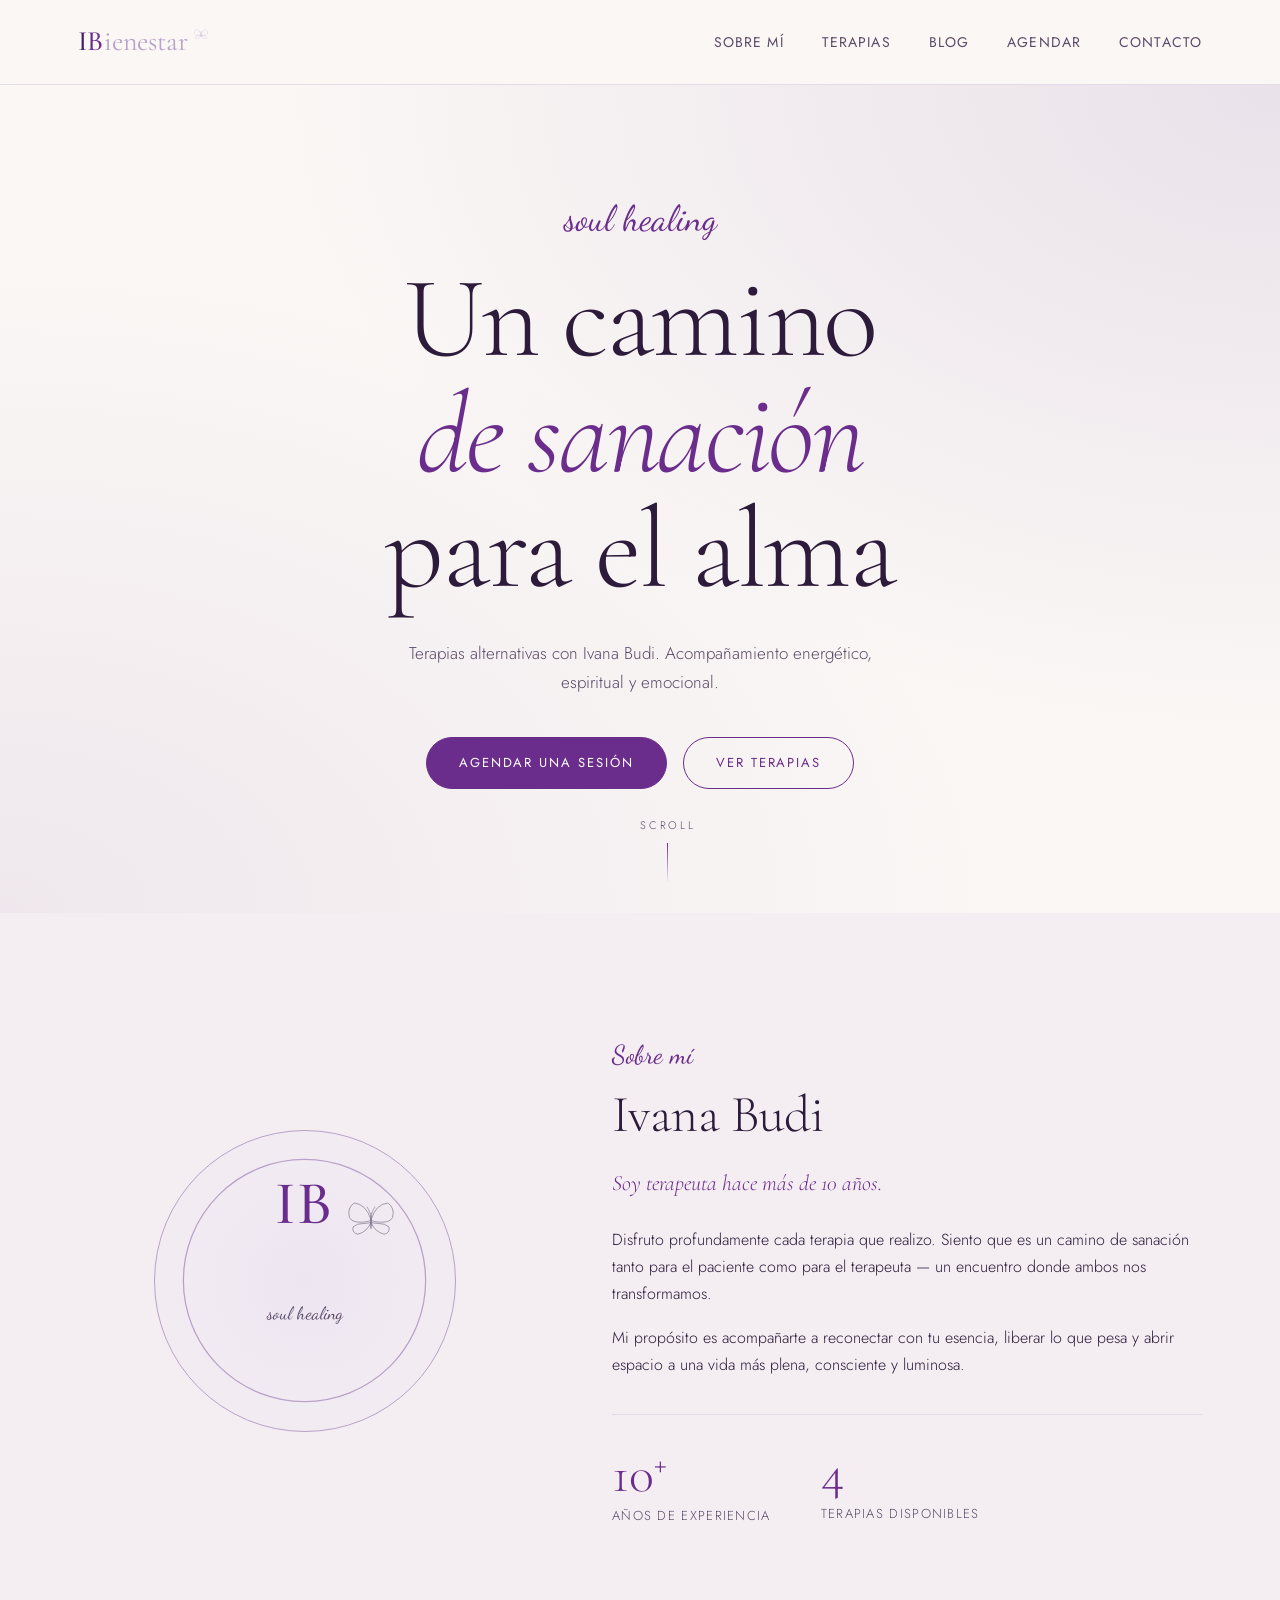
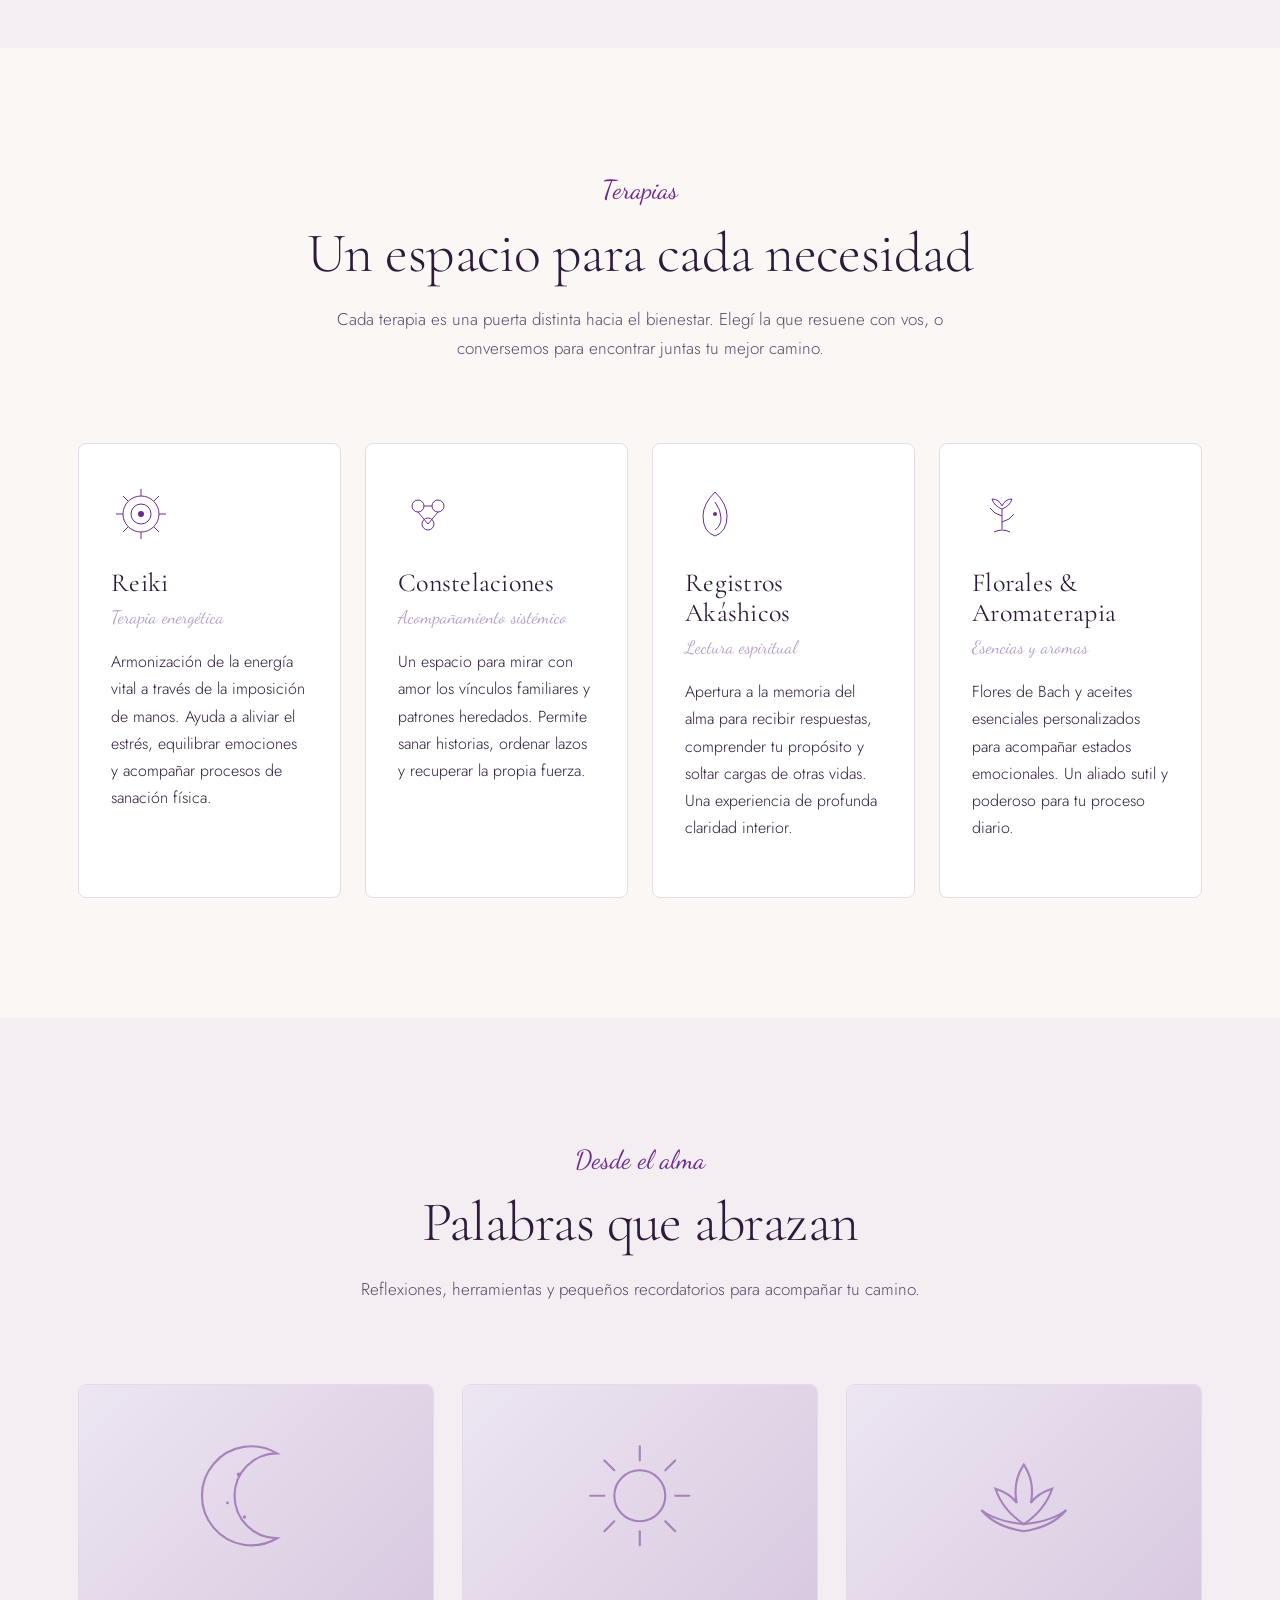
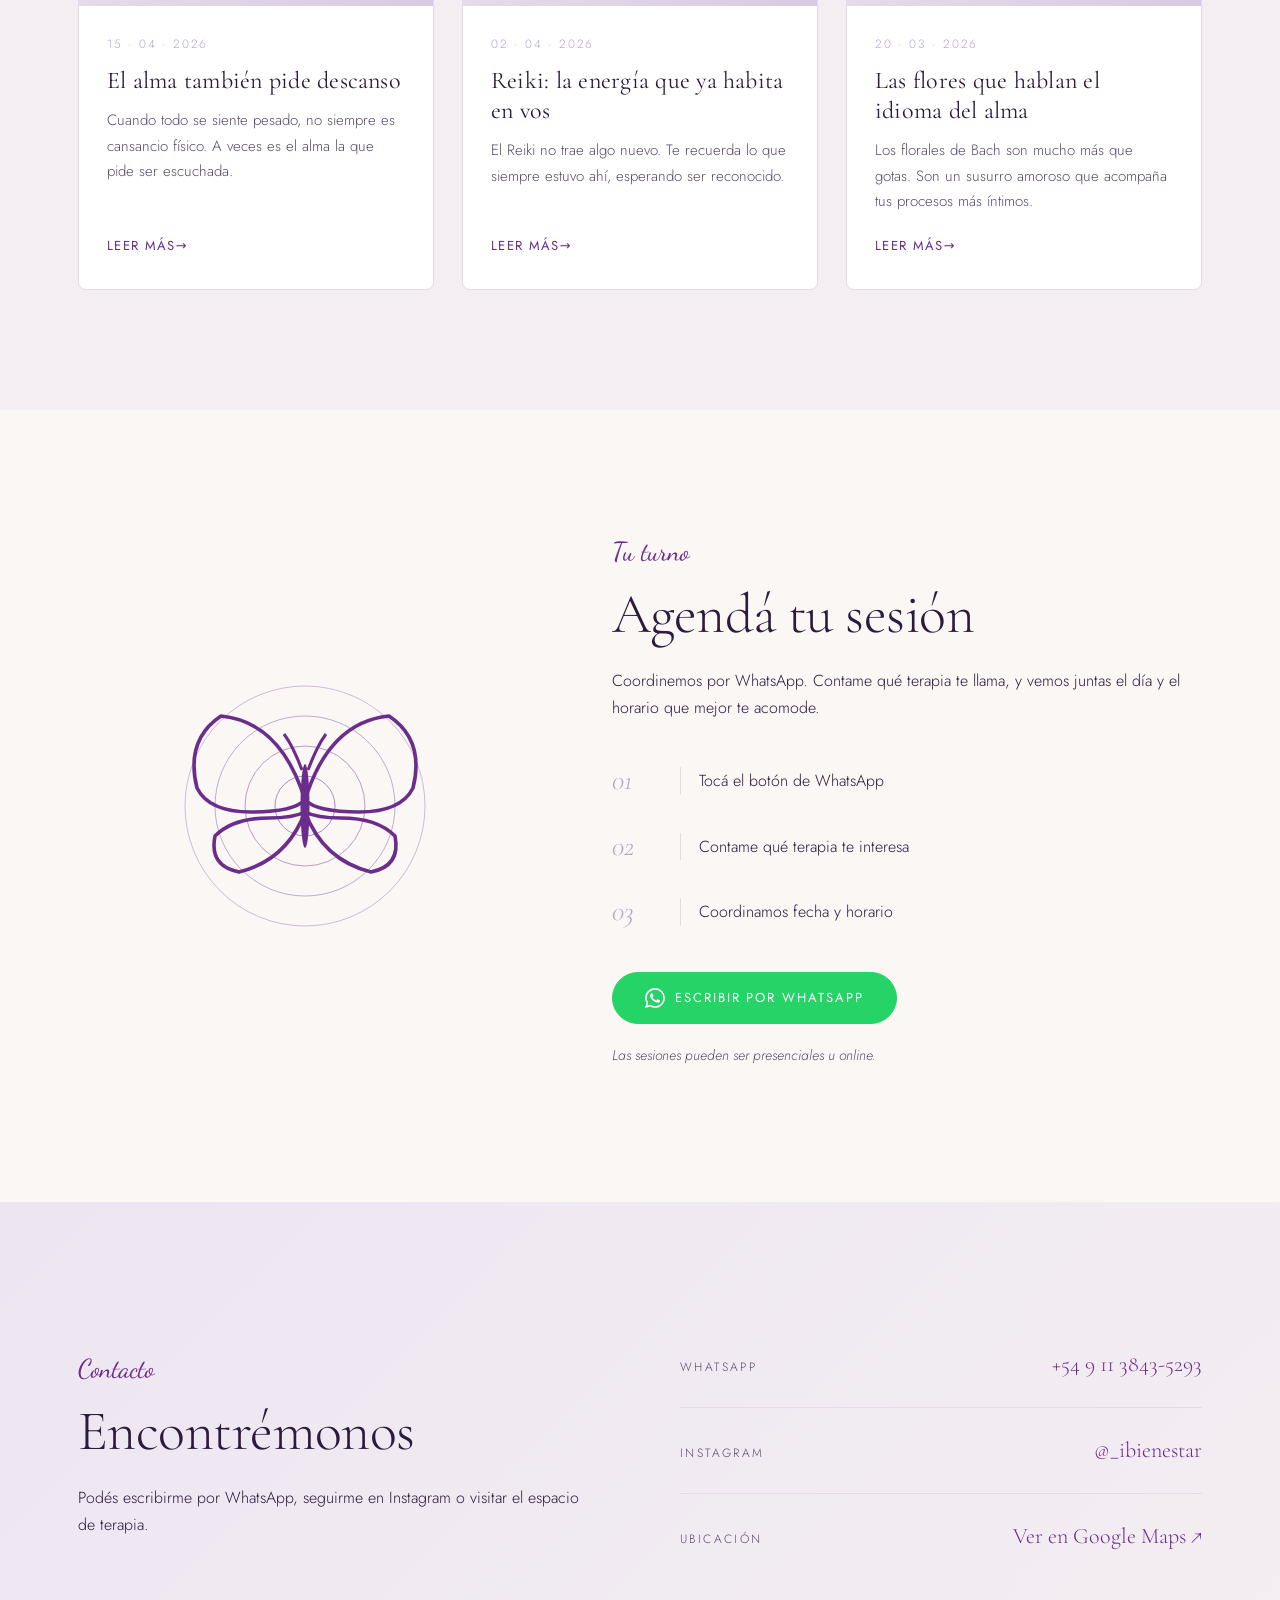
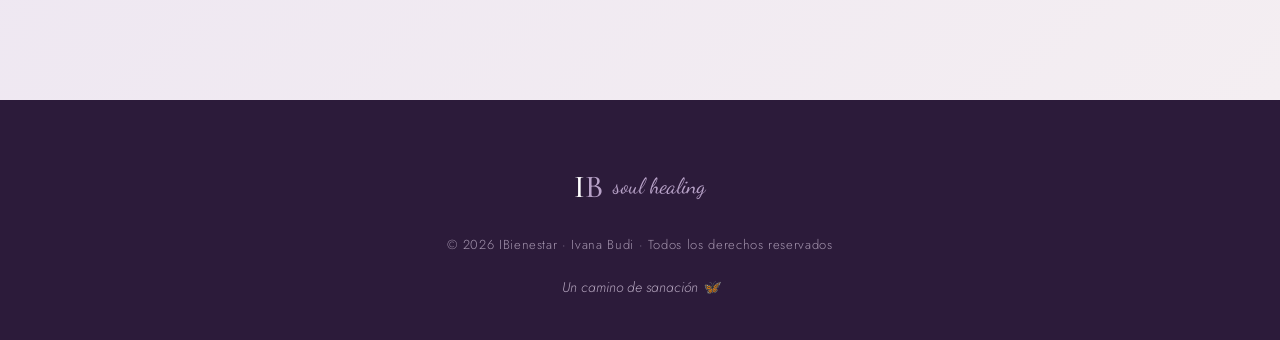
==== index.html @ c6783413 "." ====
<!DOCTYPE html>
<html lang="es">
<head>
  <meta charset="UTF-8" />
  <meta name="viewport" content="width=device-width, initial-scale=1.0" />
  <meta name="description" content="IBienestar - Soul Healing. Terapias alternativas con Ivana Budi: Reiki, Constelaciones, Registros Akáshicos, Florales y Aromaterapia." />
  <meta name="author" content="Ivana Budi" />
  <meta property="og:title" content="IBienestar · Soul Healing" />
  <meta property="og:description" content="Terapias alternativas para el alma. Reiki, Constelaciones, Registros Akáshicos, Florales y Aromaterapia." />
  <title>IBienestar · Soul Healing</title>

  <link rel="preconnect" href="https://fonts.googleapis.com" />
  <link rel="preconnect" href="https://fonts.gstatic.com" crossorigin />
  <link href="https://fonts.googleapis.com/css2?family=Cormorant+Garamond:ital,wght@0,300;0,400;0,500;0,600;1,300;1,400&family=Dancing+Script:wght@400;500&family=Jost:wght@300;400;500&display=swap" rel="stylesheet" />

  <link rel="stylesheet" href="css/styles.css" />
  <link rel="icon" type="image/svg+xml" href="assets/favicon.svg" />
</head>
<body>

  <!-- Decorative background butterflies -->
  <div class="butterflies-bg" aria-hidden="true">
    <svg class="butterfly b1" viewBox="0 0 100 100" xmlns="http://www.w3.org/2000/svg">
      <use href="#butterfly-shape" />
    </svg>
    <svg class="butterfly b2" viewBox="0 0 100 100" xmlns="http://www.w3.org/2000/svg">
      <use href="#butterfly-shape" />
    </svg>
    <svg class="butterfly b3" viewBox="0 0 100 100" xmlns="http://www.w3.org/2000/svg">
      <use href="#butterfly-shape" />
    </svg>
  </div>

  <!-- SVG Symbol Definitions -->
  <svg width="0" height="0" style="position:absolute" aria-hidden="true">
    <defs>
      <symbol id="butterfly-shape" viewBox="0 0 100 100">
        <!-- Upper wings -->
        <path d="M50 48 Q42 22, 22 20 Q10 28, 14 44 Q18 52, 32 52 Q46 52, 50 48 Z"
              fill="none" stroke="currentColor" stroke-width="1.2" stroke-linejoin="round"/>
        <path d="M50 48 Q58 22, 78 20 Q90 28, 86 44 Q82 52, 68 52 Q54 52, 50 48 Z"
              fill="none" stroke="currentColor" stroke-width="1.2" stroke-linejoin="round"/>
        <!-- Lower wings -->
        <path d="M50 52 Q44 68, 28 72 Q18 70, 20 60 Q26 54, 38 54 Q46 54, 50 52 Z"
              fill="none" stroke="currentColor" stroke-width="1.2" stroke-linejoin="round"/>
        <path d="M50 52 Q56 68, 72 72 Q82 70, 80 60 Q74 54, 62 54 Q54 54, 50 52 Z"
              fill="none" stroke="currentColor" stroke-width="1.2" stroke-linejoin="round"/>
        <!-- Body -->
        <ellipse cx="50" cy="50" rx="1.5" ry="14" fill="currentColor"/>
        <!-- Antennae -->
        <path d="M49 38 Q46 30, 43 26" fill="none" stroke="currentColor" stroke-width="1"/>
        <path d="M51 38 Q54 30, 57 26" fill="none" stroke="currentColor" stroke-width="1"/>
      </symbol>
    </defs>
  </svg>

  <!-- Header / Navigation -->
  <header class="site-header" id="top">
    <div class="container nav-wrapper">
      <a href="#top" class="logo-mark" aria-label="IBienestar inicio">
        <span class="logo-ib"><span class="logo-i">I</span><span class="logo-b">B</span></span>
        <span class="logo-text">ienestar</span>
        <svg class="logo-butterfly" viewBox="0 0 100 100" aria-hidden="true">
          <use href="#butterfly-shape" />
        </svg>
      </a>

      <button class="nav-toggle" aria-label="Abrir menú" aria-expanded="false">
        <span></span><span></span><span></span>
      </button>

      <nav class="main-nav">
        <ul>
          <li><a href="#sobre-mi">Sobre mí</a></li>
          <li><a href="#terapias">Terapias</a></li>
          <li><a href="#blog">Blog</a></li>
          <li><a href="#agenda">Agendar</a></li>
          <li><a href="#contacto">Contacto</a></li>
        </ul>
      </nav>
    </div>
  </header>

  <!-- Hero -->
  <section class="hero">
    <div class="container hero-inner">
      <p class="hero-kicker">soul healing</p>
      <h1 class="hero-title">
        <span class="hero-line">Un camino</span>
        <span class="hero-line hero-cursive">de sanación</span>
        <span class="hero-line">para el alma</span>
      </h1>
      <p class="hero-sub">
        Terapias alternativas con Ivana Budi. Acompañamiento energético, espiritual y emocional.
      </p>
      <div class="hero-actions">
        <a href="#agenda" class="btn btn-primary">Agendar una sesión</a>
        <a href="#terapias" class="btn btn-ghost">Ver terapias</a>
      </div>
    </div>

    <div class="hero-scroll" aria-hidden="true">
      <span>scroll</span>
      <span class="hero-scroll-line"></span>
    </div>
  </section>

  <!-- Sobre mí -->
  <section class="section section-about" id="sobre-mi">
    <div class="container about-grid">
      <div class="about-visual" aria-hidden="true">
        <div class="about-circle">
          <svg viewBox="0 0 200 200">
            <circle cx="100" cy="100" r="95" fill="none" stroke="var(--color-lavender)" stroke-width="1"/>
            <text x="100" y="55" text-anchor="middle" class="about-ib-text">IB</text>
            <text x="100" y="130" text-anchor="middle" class="about-script">soul healing</text>
          </svg>
          <svg class="about-butterfly" viewBox="0 0 100 100">
            <use href="#butterfly-shape"/>
          </svg>
        </div>
      </div>
      <div class="about-content">
        <p class="section-kicker">Sobre mí</p>
        <h2 class="section-title">Ivana Budi</h2>
        <p class="about-lead">
          Soy terapeuta hace más de 10 años.
        </p>
        <p>
          Disfruto profundamente cada terapia que realizo. Siento que es un camino de sanación
          tanto para el paciente como para el terapeuta — un encuentro donde ambos nos
          transformamos.
        </p>
        <p>
          Mi propósito es acompañarte a reconectar con tu esencia, liberar lo que pesa y abrir
          espacio a una vida más plena, consciente y luminosa.
        </p>
        <div class="about-stats">
          <div class="stat">
            <span class="stat-num">10<span class="stat-plus">+</span></span>
            <span class="stat-label">años de experiencia</span>
          </div>
          <div class="stat">
            <span class="stat-num">4</span>
            <span class="stat-label">terapias disponibles</span>
          </div>
        </div>
      </div>
    </div>
  </section>

  <!-- Terapias -->
  <section class="section section-therapies" id="terapias">
    <div class="container">
      <div class="section-head">
        <p class="section-kicker">Terapias</p>
        <h2 class="section-title">Un espacio para cada necesidad</h2>
        <p class="section-intro">
          Cada terapia es una puerta distinta hacia el bienestar. Elegí la que resuene con
          vos, o conversemos para encontrar juntas tu mejor camino.
        </p>
      </div>

      <div class="therapies-grid">
        <article class="therapy-card">
          <div class="therapy-icon">
            <svg viewBox="0 0 60 60" aria-hidden="true">
              <circle cx="30" cy="30" r="18" fill="none" stroke="currentColor" stroke-width="1"/>
              <circle cx="30" cy="30" r="10" fill="none" stroke="currentColor" stroke-width="1"/>
              <circle cx="30" cy="30" r="3" fill="currentColor"/>
              <g stroke="currentColor" stroke-width="1">
                <line x1="30" y1="5" x2="30" y2="12"/>
                <line x1="30" y1="48" x2="30" y2="55"/>
                <line x1="5" y1="30" x2="12" y2="30"/>
                <line x1="48" y1="30" x2="55" y2="30"/>
                <line x1="12" y1="12" x2="17" y2="17"/>
                <line x1="43" y1="43" x2="48" y2="48"/>
                <line x1="48" y1="12" x2="43" y2="17"/>
                <line x1="17" y1="43" x2="12" y2="48"/>
              </g>
            </svg>
          </div>
          <h3>Reiki</h3>
          <p class="therapy-sub">Terapia energética</p>
          <p>
            Armonización de la energía vital a través de la imposición de manos. Ayuda a
            aliviar el estrés, equilibrar emociones y acompañar procesos de sanación física.
          </p>
        </article>

        <article class="therapy-card">
          <div class="therapy-icon">
            <svg viewBox="0 0 60 60" aria-hidden="true">
              <circle cx="20" cy="22" r="6" fill="none" stroke="currentColor" stroke-width="1"/>
              <circle cx="40" cy="22" r="6" fill="none" stroke="currentColor" stroke-width="1"/>
              <circle cx="30" cy="40" r="6" fill="none" stroke="currentColor" stroke-width="1"/>
              <line x1="20" y1="28" x2="30" y2="40" stroke="currentColor" stroke-width="1"/>
              <line x1="40" y1="28" x2="30" y2="40" stroke="currentColor" stroke-width="1"/>
              <line x1="26" y1="22" x2="34" y2="22" stroke="currentColor" stroke-width="1"/>
            </svg>
          </div>
          <h3>Constelaciones</h3>
          <p class="therapy-sub">Acompañamiento sistémico</p>
          <p>
            Un espacio para mirar con amor los vínculos familiares y patrones heredados.
            Permite sanar historias, ordenar lazos y recuperar la propia fuerza.
          </p>
        </article>

        <article class="therapy-card">
          <div class="therapy-icon">
            <svg viewBox="0 0 60 60" aria-hidden="true">
              <path d="M30 8 Q42 20, 42 32 Q42 48, 30 52 Q18 48, 18 32 Q18 20, 30 8 Z"
                    fill="none" stroke="currentColor" stroke-width="1"/>
              <path d="M30 18 Q36 26, 36 34 Q36 42, 30 46" fill="none" stroke="currentColor" stroke-width="1"/>
              <circle cx="30" cy="30" r="2" fill="currentColor"/>
            </svg>
          </div>
          <h3>Registros Akáshicos</h3>
          <p class="therapy-sub">Lectura espiritual</p>
          <p>
            Apertura a la memoria del alma para recibir respuestas, comprender tu propósito
            y soltar cargas de otras vidas. Una experiencia de profunda claridad interior.
          </p>
        </article>

        <article class="therapy-card">
          <div class="therapy-icon">
            <svg viewBox="0 0 60 60" aria-hidden="true">
              <path d="M30 45 L30 25" stroke="currentColor" stroke-width="1"/>
              <path d="M30 25 Q22 22, 20 15 Q27 15, 30 22 Q33 15, 40 15 Q38 22, 30 25"
                    fill="none" stroke="currentColor" stroke-width="1"/>
              <path d="M30 32 Q22 30, 18 24" fill="none" stroke="currentColor" stroke-width="1"/>
              <path d="M30 38 Q38 36, 42 30" fill="none" stroke="currentColor" stroke-width="1"/>
              <path d="M22 48 Q30 44, 38 48" fill="none" stroke="currentColor" stroke-width="1"/>
            </svg>
          </div>
          <h3>Florales & Aromaterapia</h3>
          <p class="therapy-sub">Esencias y aromas</p>
          <p>
            Flores de Bach y aceites esenciales personalizados para acompañar estados
            emocionales. Un aliado sutil y poderoso para tu proceso diario.
          </p>
        </article>
      </div>
    </div>
  </section>

  <!-- Blog -->
  <section class="section section-blog" id="blog">
    <div class="container">
      <div class="section-head">
        <p class="section-kicker">Desde el alma</p>
        <h2 class="section-title">Palabras que abrazan</h2>
        <p class="section-intro">
          Reflexiones, herramientas y pequeños recordatorios para acompañar tu camino.
        </p>
      </div>

      <div class="blog-grid" id="blog-grid">
        <!-- Posts rendered by JS -->
      </div>
    </div>

    <!-- Blog post modal -->
    <div class="post-modal" id="post-modal" aria-hidden="true" role="dialog">
      <div class="post-modal-backdrop" data-close></div>
      <article class="post-modal-content">
        <button class="post-modal-close" data-close aria-label="Cerrar">×</button>
        <p class="post-modal-date" id="modal-date"></p>
        <h2 class="post-modal-title" id="modal-title"></h2>
        <div class="post-modal-body" id="modal-body"></div>
      </article>
    </div>
  </section>

  <!-- Agenda -->
  <section class="section section-agenda" id="agenda">
    <div class="container agenda-inner">
      <div class="agenda-art" aria-hidden="true">
        <svg viewBox="0 0 200 200">
          <circle cx="100" cy="100" r="80" fill="none" stroke="var(--color-violet)" stroke-width="0.5" opacity="0.4"/>
          <circle cx="100" cy="100" r="60" fill="none" stroke="var(--color-violet)" stroke-width="0.5" opacity="0.5"/>
          <circle cx="100" cy="100" r="40" fill="none" stroke="var(--color-violet)" stroke-width="0.5" opacity="0.6"/>
          <circle cx="100" cy="100" r="20" fill="none" stroke="var(--color-violet)" stroke-width="0.5" opacity="0.7"/>
        </svg>
        <svg class="agenda-butterfly" viewBox="0 0 100 100">
          <use href="#butterfly-shape"/>
        </svg>
      </div>
      <div class="agenda-content">
        <p class="section-kicker">Tu turno</p>
        <h2 class="section-title">Agendá tu sesión</h2>
        <p>
          Coordinemos por WhatsApp. Contame qué terapia te llama, y vemos juntas el día y el
          horario que mejor te acomode.
        </p>
        <div class="agenda-steps">
          <div class="step"><span>01</span><p>Tocá el botón de WhatsApp</p></div>
          <div class="step"><span>02</span><p>Contame qué terapia te interesa</p></div>
          <div class="step"><span>03</span><p>Coordinamos fecha y horario</p></div>
        </div>
        <a href="https://wa.me/5491138435293?text=Hola%20Ivana%2C%20quisiera%20agendar%20una%20sesi%C3%B3n%20de%20terapia%20%F0%9F%A6%8B"
           class="btn btn-whatsapp" target="_blank" rel="noopener">
          <svg viewBox="0 0 24 24" width="20" height="20" aria-hidden="true">
            <path fill="currentColor" d="M17.472 14.382c-.297-.149-1.758-.867-2.03-.967-.273-.099-.471-.148-.67.15-.197.297-.767.966-.94 1.164-.173.199-.347.223-.644.075-.297-.15-1.255-.463-2.39-1.475-.883-.788-1.48-1.761-1.653-2.059-.173-.297-.018-.458.13-.606.134-.133.298-.347.446-.52.15-.174.2-.298.3-.497.099-.198.05-.371-.025-.52-.075-.149-.669-1.612-.916-2.207-.242-.579-.487-.5-.669-.51a12.8 12.8 0 0 0-.57-.01c-.198 0-.52.074-.792.372-.272.297-1.04 1.016-1.04 2.479 0 1.462 1.065 2.875 1.213 3.074.149.198 2.096 3.2 5.077 4.487.709.306 1.262.489 1.694.625.712.227 1.36.195 1.871.118.571-.085 1.758-.719 2.006-1.413.248-.694.248-1.289.173-1.413-.074-.124-.272-.198-.57-.347m-5.421 7.403h-.004a9.87 9.87 0 0 1-5.031-1.378l-.361-.214-3.741.982.998-3.648-.235-.374a9.86 9.86 0 0 1-1.51-5.26c.002-5.45 4.436-9.884 9.888-9.884 2.64 0 5.122 1.03 6.988 2.898a9.82 9.82 0 0 1 2.893 6.994c-.003 5.45-4.437 9.884-9.885 9.884m8.413-18.297A11.82 11.82 0 0 0 12.05 0C5.495 0 .16 5.335.157 11.892c0 2.096.547 4.142 1.588 5.945L.057 24l6.305-1.654a11.88 11.88 0 0 0 5.683 1.448h.005c6.554 0 11.89-5.335 11.893-11.893a11.82 11.82 0 0 0-3.48-8.413Z"/>
          </svg>
          Escribir por WhatsApp
        </a>
        <p class="agenda-note">
          <em>Las sesiones pueden ser presenciales u online.</em>
        </p>
      </div>
    </div>
  </section>

  <!-- Contacto -->
  <section class="section section-contact" id="contacto">
    <div class="container contact-grid">
      <div>
        <p class="section-kicker">Contacto</p>
        <h2 class="section-title">Encontrémonos</h2>
        <p>
          Podés escribirme por WhatsApp, seguirme en Instagram o visitar el espacio de
          terapia.
        </p>
      </div>
      <ul class="contact-list">
        <li>
          <span class="contact-label">WhatsApp</span>
          <a href="https://wa.me/5491138435293" target="_blank" rel="noopener">+54 9 11 3843-5293</a>
        </li>
        <li>
          <span class="contact-label">Instagram</span>
          <a href="https://www.instagram.com/_ibienestar" target="_blank" rel="noopener">@_ibienestar</a>
        </li>
        <li>
          <span class="contact-label">Ubicación</span>
          <a href="https://maps.app.goo.gl/AAhdk7UYDsmKb43U8" target="_blank" rel="noopener">Ver en Google Maps ↗</a>
        </li>
      </ul>
    </div>
  </section>

  <!-- Footer -->
  <footer class="site-footer">
    <div class="container footer-inner">
      <div class="footer-brand">
        <span class="logo-ib"><span class="logo-i">I</span><span class="logo-b">B</span></span>
        <span class="footer-script">soul healing</span>
      </div>
      <p class="footer-text">
        © <span id="year"></span> IBienestar · Ivana Budi · Todos los derechos reservados
      </p>
      <p class="footer-made">
        <em>Un camino de sanación 🦋</em>
      </p>
    </div>
  </footer>

  <script src="js/posts.js"></script>
  <script src="js/main.js"></script>
</body>
</html>
---- css/styles.css ----
/* =========================================
   IBienestar · Soul Healing
   Stylesheet
   ========================================= */

:root {
  /* Palette extracted from logo */
  --color-violet: #6b2d8c;
  --color-violet-deep: #4a1d6b;
  --color-lavender: #b8a2c8;
  --color-lavender-soft: #d8c9e0;
  --color-lavender-bg: #ede6f2;
  --color-cream: #faf7f5;
  --color-ivory: #f4eef2;
  --color-ink: #2c1b3a;
  --color-ink-soft: #5a4a68;
  --color-line: #e5dae8;

  /* Type */
  --font-display: "Cormorant Garamond", "Times New Roman", serif;
  --font-script: "Dancing Script", cursive;
  --font-body: "Jost", system-ui, sans-serif;

  /* Layout */
  --container: 1180px;
  --radius: 4px;
  --radius-pill: 999px;
  --ease: cubic-bezier(0.22, 1, 0.36, 1);
}

/* ---------- Reset ---------- */
*, *::before, *::after { box-sizing: border-box; }
html { scroll-behavior: smooth; }
body {
  margin: 0;
  font-family: var(--font-body);
  font-weight: 300;
  font-size: 16px;
  line-height: 1.7;
  color: var(--color-ink);
  background: var(--color-cream);
  -webkit-font-smoothing: antialiased;
  overflow-x: hidden;
}

img, svg { display: block; max-width: 100%; }

a { color: var(--color-violet); text-decoration: none; transition: color 0.3s var(--ease); }
a:hover { color: var(--color-violet-deep); }

h1, h2, h3, h4 {
  font-family: var(--font-display);
  font-weight: 400;
  line-height: 1.15;
  letter-spacing: 0.01em;
  margin: 0 0 0.5em;
  color: var(--color-ink);
}

p { margin: 0 0 1em; }

.container {
  width: 100%;
  max-width: var(--container);
  margin: 0 auto;
  padding: 0 28px;
}

/* ---------- Decorative background ---------- */
.butterflies-bg {
  position: fixed;
  inset: 0;
  pointer-events: none;
  z-index: 0;
  overflow: hidden;
}
.butterfly {
  position: absolute;
  color: var(--color-lavender);
  opacity: 0.25;
  animation: float 18s infinite ease-in-out;
}
.butterfly.b1 { width: 80px;  top: 12%;  left: 6%;  animation-delay: 0s; }
.butterfly.b2 { width: 120px; top: 65%;  right: 8%; animation-delay: -6s; opacity: 0.2; }
.butterfly.b3 { width: 60px;  top: 38%;  left: 48%; animation-delay: -12s; opacity: 0.15; }

@keyframes float {
  0%, 100% { transform: translate(0, 0) rotate(0deg); }
  25%      { transform: translate(15px, -20px) rotate(5deg); }
  50%      { transform: translate(-10px, -30px) rotate(-3deg); }
  75%      { transform: translate(-20px, 10px) rotate(2deg); }
}

/* ---------- Header ---------- */
.site-header {
  position: sticky;
  top: 0;
  z-index: 50;
  background: rgba(250, 247, 245, 0.85);
  backdrop-filter: blur(12px);
  -webkit-backdrop-filter: blur(12px);
  border-bottom: 1px solid var(--color-line);
}
.nav-wrapper {
  display: flex;
  align-items: center;
  justify-content: space-between;
  padding: 18px 28px;
  min-height: 72px;
}

.logo-mark {
  display: inline-flex;
  align-items: center;
  gap: 2px;
  font-family: var(--font-display);
  font-size: 28px;
  letter-spacing: -0.01em;
  color: var(--color-ink);
  position: relative;
}
.logo-mark:hover { color: var(--color-ink); }
.logo-ib { font-weight: 500; }
.logo-i { color: var(--color-violet-deep); }
.logo-b { color: var(--color-violet); }
.logo-text {
  color: var(--color-lavender);
  font-weight: 400;
  letter-spacing: 0;
}
.logo-butterfly {
  width: 18px;
  height: 18px;
  color: var(--color-lavender);
  margin-left: 2px;
  margin-top: -14px;
  stroke-width: 1.5;
  transition: transform 0.6s var(--ease);
}
.logo-mark:hover .logo-butterfly {
  transform: translateY(-3px) rotate(10deg);
  color: var(--color-violet);
}

.main-nav ul {
  list-style: none;
  display: flex;
  gap: 38px;
  margin: 0;
  padding: 0;
}
.main-nav a {
  font-size: 14px;
  font-weight: 400;
  letter-spacing: 0.08em;
  text-transform: uppercase;
  color: var(--color-ink-soft);
  position: relative;
  padding: 4px 0;
}
.main-nav a::after {
  content: "";
  position: absolute;
  left: 0; right: 0; bottom: -2px;
  height: 1px;
  background: var(--color-violet);
  transform: scaleX(0);
  transform-origin: left;
  transition: transform 0.4s var(--ease);
}
.main-nav a:hover { color: var(--color-violet); }
.main-nav a:hover::after { transform: scaleX(1); }

.nav-toggle {
  display: none;
  background: none;
  border: none;
  cursor: pointer;
  padding: 8px;
  flex-direction: column;
  gap: 5px;
}
.nav-toggle span {
  display: block;
  width: 24px;
  height: 1.5px;
  background: var(--color-ink);
  transition: transform 0.3s var(--ease), opacity 0.3s var(--ease);
}
.nav-toggle[aria-expanded="true"] span:nth-child(1) { transform: translateY(6.5px) rotate(45deg); }
.nav-toggle[aria-expanded="true"] span:nth-child(2) { opacity: 0; }
.nav-toggle[aria-expanded="true"] span:nth-child(3) { transform: translateY(-6.5px) rotate(-45deg); }

/* ---------- Hero ---------- */
.hero {
  position: relative;
  min-height: calc(100vh - 72px);
  display: flex;
  align-items: center;
  padding: 80px 0 100px;
  background:
    radial-gradient(ellipse at top right, rgba(184, 162, 200, 0.25) 0%, transparent 55%),
    radial-gradient(ellipse at bottom left, rgba(107, 45, 140, 0.08) 0%, transparent 55%),
    var(--color-cream);
  overflow: hidden;
  z-index: 1;
}

.hero-inner {
  position: relative;
  z-index: 2;
  text-align: center;
}

.hero-kicker {
  font-family: var(--font-script);
  font-size: clamp(24px, 3vw, 36px);
  color: var(--color-violet);
  margin: 0 0 12px;
  animation: fadeUp 1s var(--ease) 0.2s both;
}

.hero-title {
  font-size: clamp(48px, 9vw, 120px);
  font-weight: 300;
  line-height: 1;
  margin: 0;
  letter-spacing: -0.02em;
}
.hero-line {
  display: block;
  opacity: 0;
  transform: translateY(30px);
  animation: fadeUp 1.1s var(--ease) forwards;
}
.hero-line:nth-child(1) { animation-delay: 0.4s; }
.hero-line:nth-child(2) { animation-delay: 0.6s; }
.hero-line:nth-child(3) { animation-delay: 0.8s; }

.hero-cursive {
  font-style: italic;
  font-family: var(--font-display);
  color: var(--color-violet);
  font-weight: 300;
}

.hero-sub {
  max-width: 520px;
  margin: 32px auto 40px;
  font-size: 17px;
  color: var(--color-ink-soft);
  opacity: 0;
  animation: fadeUp 1.1s var(--ease) 1s forwards;
}

.hero-actions {
  display: flex;
  gap: 16px;
  justify-content: center;
  flex-wrap: wrap;
  opacity: 0;
  animation: fadeUp 1.1s var(--ease) 1.2s forwards;
}

.hero-scroll {
  position: absolute;
  bottom: 30px;
  left: 50%;
  transform: translateX(-50%);
  display: flex;
  flex-direction: column;
  align-items: center;
  gap: 8px;
  color: var(--color-ink-soft);
  font-size: 11px;
  letter-spacing: 0.25em;
  text-transform: uppercase;
  opacity: 0;
  animation: fadeUp 1.1s var(--ease) 1.4s forwards;
}
.hero-scroll-line {
  width: 1px;
  height: 40px;
  background: linear-gradient(to bottom, var(--color-violet), transparent);
  animation: scrollPulse 2s infinite;
}
@keyframes scrollPulse {
  0%, 100% { transform: scaleY(1); opacity: 1; }
  50%      { transform: scaleY(0.5); opacity: 0.5; }
}

@keyframes fadeUp {
  to { opacity: 1; transform: translateY(0); }
}

/* ---------- Buttons ---------- */
.btn {
  display: inline-flex;
  align-items: center;
  gap: 10px;
  padding: 14px 32px;
  font-family: var(--font-body);
  font-size: 13px;
  font-weight: 400;
  letter-spacing: 0.15em;
  text-transform: uppercase;
  border-radius: var(--radius-pill);
  border: 1px solid transparent;
  cursor: pointer;
  transition: all 0.35s var(--ease);
  text-decoration: none;
}
.btn-primary {
  background: var(--color-violet);
  color: #fff;
  border-color: var(--color-violet);
}
.btn-primary:hover {
  background: var(--color-violet-deep);
  border-color: var(--color-violet-deep);
  color: #fff;
  transform: translateY(-2px);
  box-shadow: 0 12px 30px -12px rgba(107, 45, 140, 0.4);
}
.btn-ghost {
  background: transparent;
  color: var(--color-violet);
  border-color: var(--color-violet);
}
.btn-ghost:hover {
  background: var(--color-violet);
  color: #fff;
}
.btn-whatsapp {
  background: #25d366;
  color: #fff;
  border-color: #25d366;
}
.btn-whatsapp:hover {
  background: #1fb858;
  border-color: #1fb858;
  color: #fff;
  transform: translateY(-2px);
  box-shadow: 0 12px 30px -12px rgba(37, 211, 102, 0.5);
}

/* ---------- Section basics ---------- */
.section {
  position: relative;
  padding: 120px 0;
  z-index: 1;
}
.section-head {
  text-align: center;
  max-width: 680px;
  margin: 0 auto 80px;
}
.section-kicker {
  font-family: var(--font-script);
  font-size: 26px;
  color: var(--color-violet);
  margin: 0 0 8px;
}
.section-title {
  font-size: clamp(36px, 5vw, 56px);
  font-weight: 300;
  margin: 0 0 20px;
  letter-spacing: -0.01em;
}
.section-intro {
  font-size: 17px;
  color: var(--color-ink-soft);
}

/* ---------- Sobre mí ---------- */
.section-about {
  background: var(--color-ivory);
}
.about-grid {
  display: grid;
  grid-template-columns: 1fr 1.3fr;
  gap: 80px;
  align-items: center;
}
.about-visual {
  position: relative;
  aspect-ratio: 1;
  max-width: 420px;
  margin: 0 auto;
}
.about-circle {
  position: relative;
  width: 100%;
  height: 100%;
  background: radial-gradient(circle, var(--color-lavender-bg) 0%, var(--color-ivory) 100%);
  border-radius: 50%;
  display: flex;
  align-items: center;
  justify-content: center;
  border: 1px solid var(--color-lavender);
}
.about-circle svg:first-of-type {
  width: 85%;
  height: 85%;
}
.about-ib-text {
  font-family: var(--font-display);
  font-size: 48px;
  font-weight: 500;
  fill: var(--color-violet);
  letter-spacing: 0.02em;
}
.about-script {
  font-family: var(--font-script);
  font-size: 14px;
  fill: var(--color-ink-soft);
}
.about-butterfly {
  position: absolute;
  top: 20%;
  right: 18%;
  width: 60px;
  color: var(--color-ink-soft);
  opacity: 0.7;
  animation: float 14s infinite ease-in-out;
}

.about-content .section-kicker { text-align: left; }
.about-content .section-title { font-size: clamp(36px, 4.5vw, 52px); }
.about-lead {
  font-family: var(--font-display);
  font-style: italic;
  font-size: 22px;
  color: var(--color-violet);
  margin-bottom: 24px;
}

.about-stats {
  display: flex;
  gap: 50px;
  margin-top: 36px;
  padding-top: 32px;
  border-top: 1px solid var(--color-line);
}
.stat-num {
  display: block;
  font-family: var(--font-display);
  font-size: 52px;
  font-weight: 300;
  color: var(--color-violet);
  line-height: 1;
}
.stat-plus {
  font-size: 32px;
  vertical-align: super;
}
.stat-label {
  font-size: 13px;
  letter-spacing: 0.1em;
  text-transform: uppercase;
  color: var(--color-ink-soft);
}

/* ---------- Terapias ---------- */
.therapies-grid {
  display: grid;
  grid-template-columns: repeat(auto-fit, minmax(260px, 1fr));
  gap: 24px;
}
.therapy-card {
  background: #fff;
  border: 1px solid var(--color-line);
  border-radius: 8px;
  padding: 40px 32px;
  transition: all 0.4s var(--ease);
  position: relative;
  overflow: hidden;
}
.therapy-card::before {
  content: "";
  position: absolute;
  top: 0; left: 0; right: 0;
  height: 3px;
  background: linear-gradient(90deg, var(--color-violet), var(--color-lavender));
  transform: scaleX(0);
  transform-origin: left;
  transition: transform 0.5s var(--ease);
}
.therapy-card:hover {
  transform: translateY(-6px);
  box-shadow: 0 20px 50px -20px rgba(107, 45, 140, 0.2);
  border-color: var(--color-lavender);
}
.therapy-card:hover::before { transform: scaleX(1); }

.therapy-icon {
  width: 60px;
  height: 60px;
  color: var(--color-violet);
  margin-bottom: 24px;
  transition: transform 0.5s var(--ease);
}
.therapy-card:hover .therapy-icon {
  transform: scale(1.08) rotate(-5deg);
}
.therapy-card h3 {
  font-size: 26px;
  margin: 0 0 4px;
  color: var(--color-ink);
}
.therapy-sub {
  font-family: var(--font-script);
  font-size: 18px;
  color: var(--color-lavender);
  margin: 0 0 16px;
}

/* ---------- Blog ---------- */
.section-blog {
  background: var(--color-ivory);
}
.blog-grid {
  display: grid;
  grid-template-columns: repeat(auto-fit, minmax(300px, 1fr));
  gap: 28px;
}
.blog-card {
  background: #fff;
  border: 1px solid var(--color-line);
  border-radius: 8px;
  overflow: hidden;
  cursor: pointer;
  transition: all 0.4s var(--ease);
  display: flex;
  flex-direction: column;
}
.blog-card:hover {
  transform: translateY(-6px);
  box-shadow: 0 20px 50px -20px rgba(107, 45, 140, 0.2);
  border-color: var(--color-lavender);
}
.blog-card-image {
  aspect-ratio: 16/10;
  background: linear-gradient(135deg, var(--color-lavender-bg) 0%, var(--color-lavender-soft) 100%);
  position: relative;
  overflow: hidden;
  display: flex;
  align-items: center;
  justify-content: center;
}
.blog-card-image svg {
  width: 40%;
  color: var(--color-violet);
  opacity: 0.5;
  transition: transform 0.6s var(--ease);
}
.blog-card:hover .blog-card-image svg {
  transform: scale(1.15) rotate(8deg);
}
.blog-card-body {
  padding: 28px 28px 32px;
  flex: 1;
  display: flex;
  flex-direction: column;
}
.blog-card-date {
  font-size: 12px;
  letter-spacing: 0.15em;
  text-transform: uppercase;
  color: var(--color-lavender);
  margin: 0 0 12px;
}
.blog-card-title {
  font-size: 24px;
  margin: 0 0 12px;
  line-height: 1.25;
}
.blog-card-excerpt {
  color: var(--color-ink-soft);
  font-size: 15px;
  margin: 0 0 20px;
  flex: 1;
}
.blog-card-read {
  font-size: 13px;
  letter-spacing: 0.1em;
  text-transform: uppercase;
  color: var(--color-violet);
  font-weight: 400;
}
.blog-card-read::after {
  content: " →";
  transition: margin-left 0.3s var(--ease);
  display: inline-block;
}
.blog-card:hover .blog-card-read::after { margin-left: 4px; }

/* Blog modal */
.post-modal {
  position: fixed;
  inset: 0;
  z-index: 100;
  display: none;
  align-items: flex-start;
  justify-content: center;
  padding: 40px 20px;
  overflow-y: auto;
}
.post-modal.open { display: flex; }
.post-modal-backdrop {
  position: fixed;
  inset: 0;
  background: rgba(44, 27, 58, 0.6);
  backdrop-filter: blur(6px);
  -webkit-backdrop-filter: blur(6px);
  animation: fadeIn 0.3s var(--ease);
}
@keyframes fadeIn { from { opacity: 0; } to { opacity: 1; } }
.post-modal-content {
  position: relative;
  background: var(--color-cream);
  border-radius: 8px;
  max-width: 720px;
  width: 100%;
  padding: 60px 50px 50px;
  margin: auto;
  box-shadow: 0 40px 100px -20px rgba(44, 27, 58, 0.4);
  animation: slideUp 0.4s var(--ease);
}
@keyframes slideUp {
  from { opacity: 0; transform: translateY(20px); }
  to   { opacity: 1; transform: translateY(0); }
}
.post-modal-close {
  position: absolute;
  top: 16px; right: 20px;
  background: none;
  border: none;
  font-size: 32px;
  color: var(--color-ink-soft);
  cursor: pointer;
  line-height: 1;
  transition: color 0.3s var(--ease), transform 0.3s var(--ease);
}
.post-modal-close:hover { color: var(--color-violet); transform: rotate(90deg); }
.post-modal-date {
  font-family: var(--font-script);
  color: var(--color-violet);
  font-size: 20px;
  margin: 0 0 12px;
}
.post-modal-title {
  font-size: clamp(28px, 4vw, 42px);
  margin: 0 0 28px;
  line-height: 1.2;
}
.post-modal-body {
  font-size: 17px;
  line-height: 1.85;
  color: var(--color-ink);
}
.post-modal-body p { margin-bottom: 1.2em; }
.post-modal-body em { color: var(--color-violet); }

/* ---------- Agenda ---------- */
.agenda-inner {
  display: grid;
  grid-template-columns: 1fr 1.3fr;
  gap: 80px;
  align-items: center;
}
.agenda-art {
  position: relative;
  aspect-ratio: 1;
  max-width: 380px;
  margin: 0 auto;
  display: flex;
  align-items: center;
  justify-content: center;
  animation: rotate 60s linear infinite;
}
@keyframes rotate { to { transform: rotate(360deg); } }
.agenda-art > svg { width: 100%; height: 100%; }
.agenda-butterfly {
  position: absolute;
  width: 80px;
  color: var(--color-violet);
  animation: rotate 60s linear infinite reverse, float 8s infinite ease-in-out;
}

.agenda-content .section-kicker { text-align: left; }
.agenda-steps {
  margin: 36px 0;
  display: grid;
  gap: 18px;
}
.step {
  display: flex;
  gap: 18px;
  align-items: center;
}
.step span {
  font-family: var(--font-display);
  font-style: italic;
  font-size: 28px;
  color: var(--color-lavender);
  flex-shrink: 0;
  width: 50px;
}
.step p {
  margin: 0;
  color: var(--color-ink);
  padding-left: 18px;
  border-left: 1px solid var(--color-line);
}
.agenda-note {
  margin-top: 20px;
  font-size: 14px;
  color: var(--color-ink-soft);
}

/* ---------- Contacto ---------- */
.section-contact {
  background: linear-gradient(135deg, var(--color-lavender-bg) 0%, var(--color-ivory) 100%);
}
.contact-grid {
  display: grid;
  grid-template-columns: 1fr 1fr;
  gap: 80px;
  align-items: center;
}
.contact-grid .section-kicker { text-align: left; }
.contact-list {
  list-style: none;
  padding: 0;
  margin: 0;
}
.contact-list li {
  padding: 24px 0;
  border-bottom: 1px solid var(--color-line);
  display: flex;
  justify-content: space-between;
  align-items: baseline;
  gap: 20px;
  flex-wrap: wrap;
}
.contact-list li:last-child { border-bottom: none; }
.contact-label {
  font-size: 12px;
  letter-spacing: 0.2em;
  text-transform: uppercase;
  color: var(--color-ink-soft);
}
.contact-list a {
  font-family: var(--font-display);
  font-size: 22px;
  color: var(--color-violet);
}

/* ---------- Footer ---------- */
.site-footer {
  background: var(--color-ink);
  color: var(--color-lavender-soft);
  padding: 60px 0 40px;
  position: relative;
  z-index: 1;
}
.footer-inner {
  display: flex;
  flex-direction: column;
  align-items: center;
  gap: 20px;
  text-align: center;
}
.footer-brand {
  display: flex;
  align-items: center;
  gap: 10px;
  font-family: var(--font-display);
  font-size: 32px;
}
.site-footer .logo-i { color: #fff; }
.site-footer .logo-b { color: var(--color-lavender); }
.footer-script {
  font-family: var(--font-script);
  color: var(--color-lavender);
  font-size: 22px;
}
.footer-text {
  font-size: 13px;
  letter-spacing: 0.05em;
  margin: 0;
  opacity: 0.7;
}
.footer-made {
  font-size: 14px;
  opacity: 0.8;
  margin: 0;
}

/* ---------- Scroll reveal (added by JS) ---------- */
.reveal {
  opacity: 0;
  transform: translateY(30px);
  transition: opacity 0.9s var(--ease), transform 0.9s var(--ease);
}
.reveal.visible {
  opacity: 1;
  transform: translateY(0);
}

/* ---------- Responsive ---------- */
@media (max-width: 900px) {
  .nav-toggle { display: flex; }
  .main-nav {
    position: absolute;
    top: 100%;
    left: 0; right: 0;
    background: var(--color-cream);
    border-bottom: 1px solid var(--color-line);
    max-height: 0;
    overflow: hidden;
    transition: max-height 0.4s var(--ease);
  }
  .main-nav.open { max-height: 400px; }
  .main-nav ul {
    flex-direction: column;
    padding: 24px 28px;
    gap: 20px;
  }

  .section { padding: 80px 0; }

  .about-grid,
  .agenda-inner,
  .contact-grid {
    grid-template-columns: 1fr;
    gap: 60px;
  }
  .about-visual,
  .agenda-art { max-width: 320px; }

  .about-stats { gap: 30px; }
  .stat-num { font-size: 42px; }

  .post-modal-content { padding: 50px 28px 40px; }

  .contact-list li {
    flex-direction: column;
    align-items: flex-start;
    gap: 8px;
  }

  .hero { padding: 60px 0 80px; min-height: auto; }
  .hero-sub { font-size: 16px; }
  .hero-scroll { display: none; }
}

@media (max-width: 520px) {
  .hero-actions { flex-direction: column; width: 100%; }
  .btn { justify-content: center; width: 100%; }
  .logo-mark { font-size: 24px; }
  .logo-text { display: inline; }
  .therapy-card { padding: 32px 24px; }
}
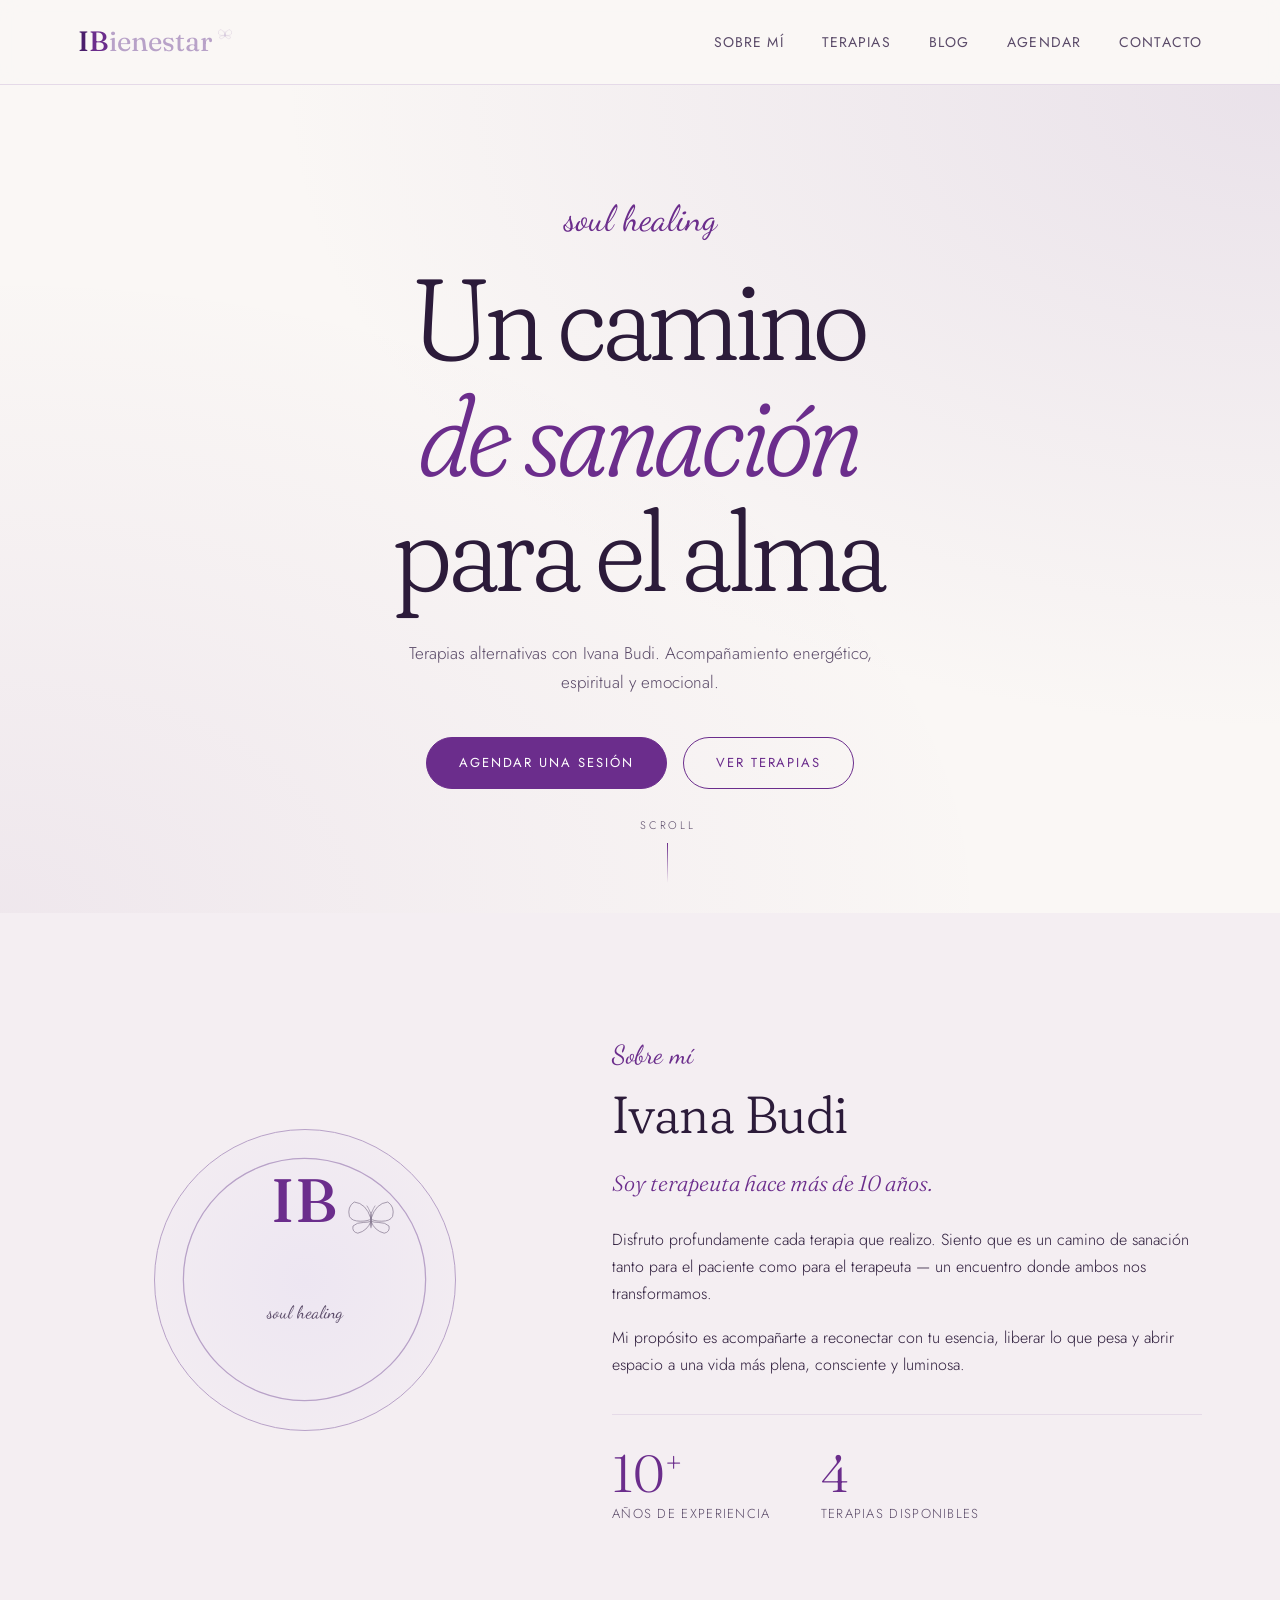
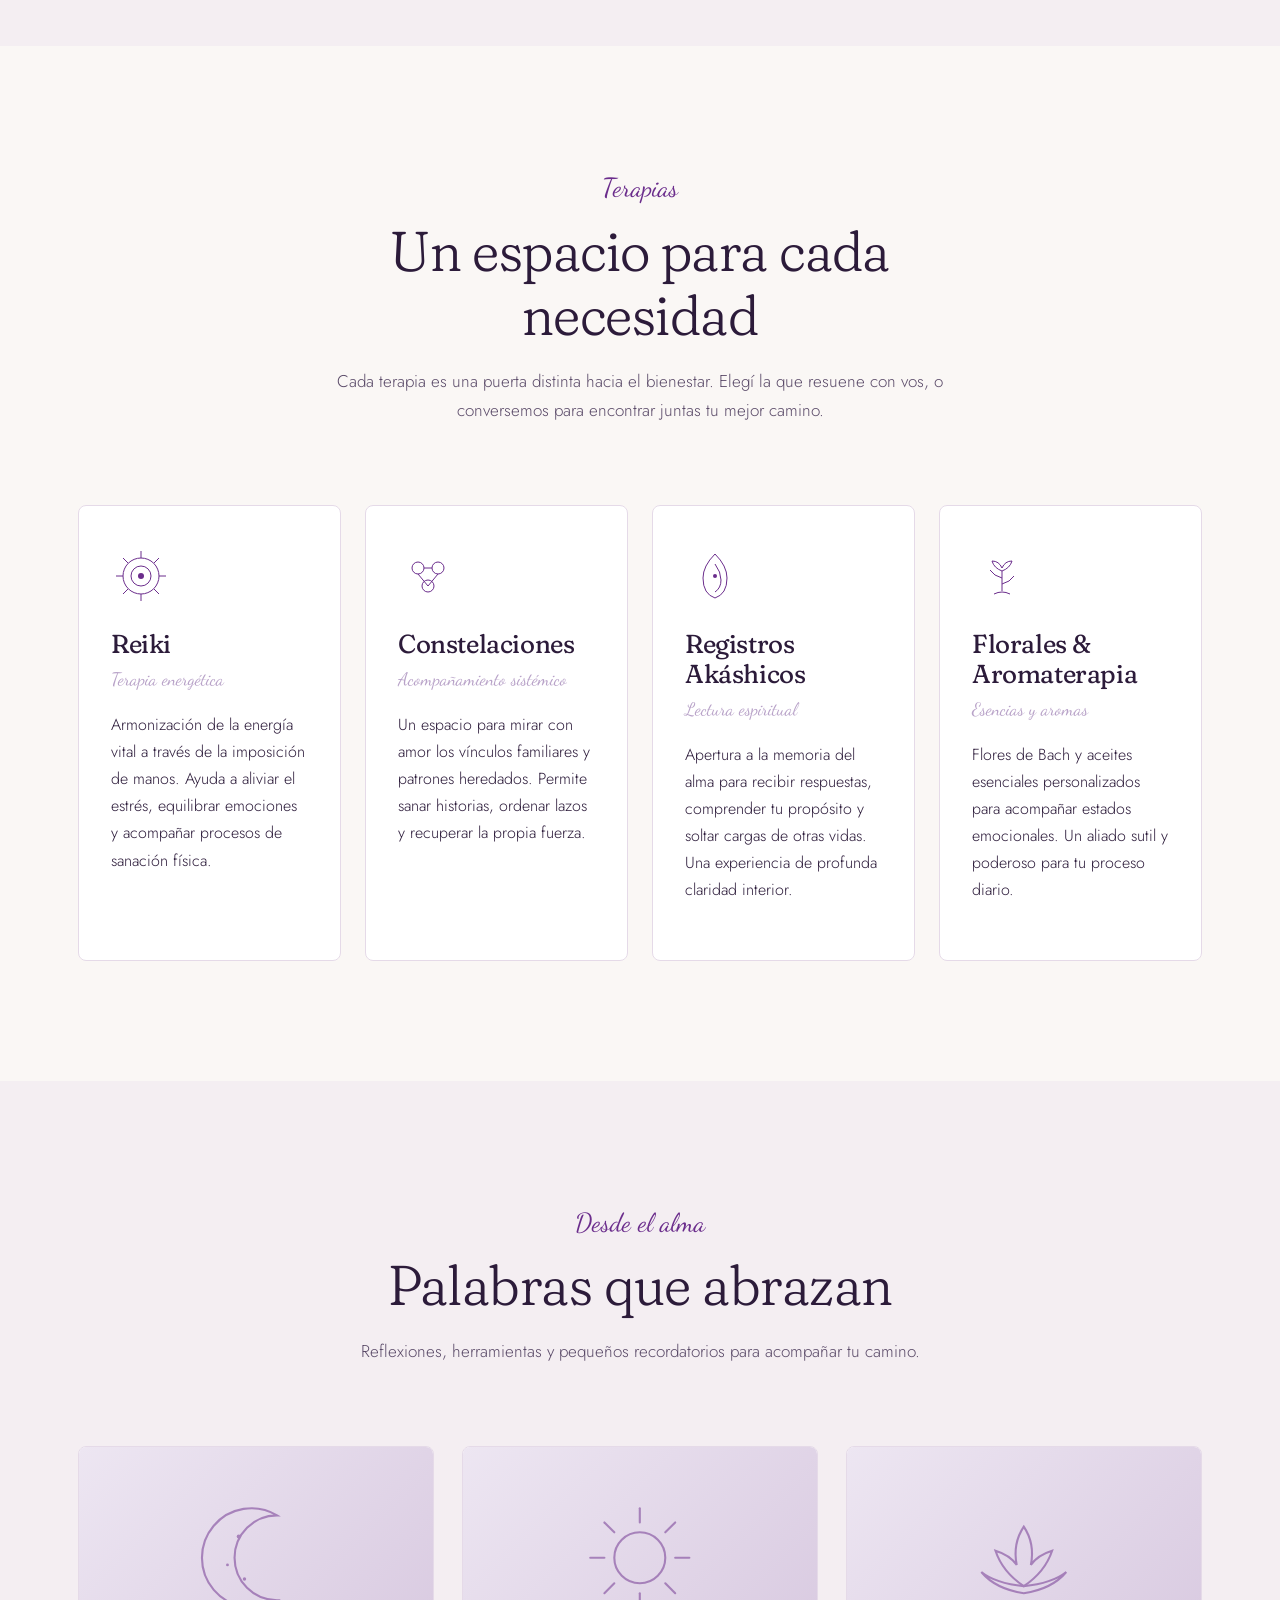
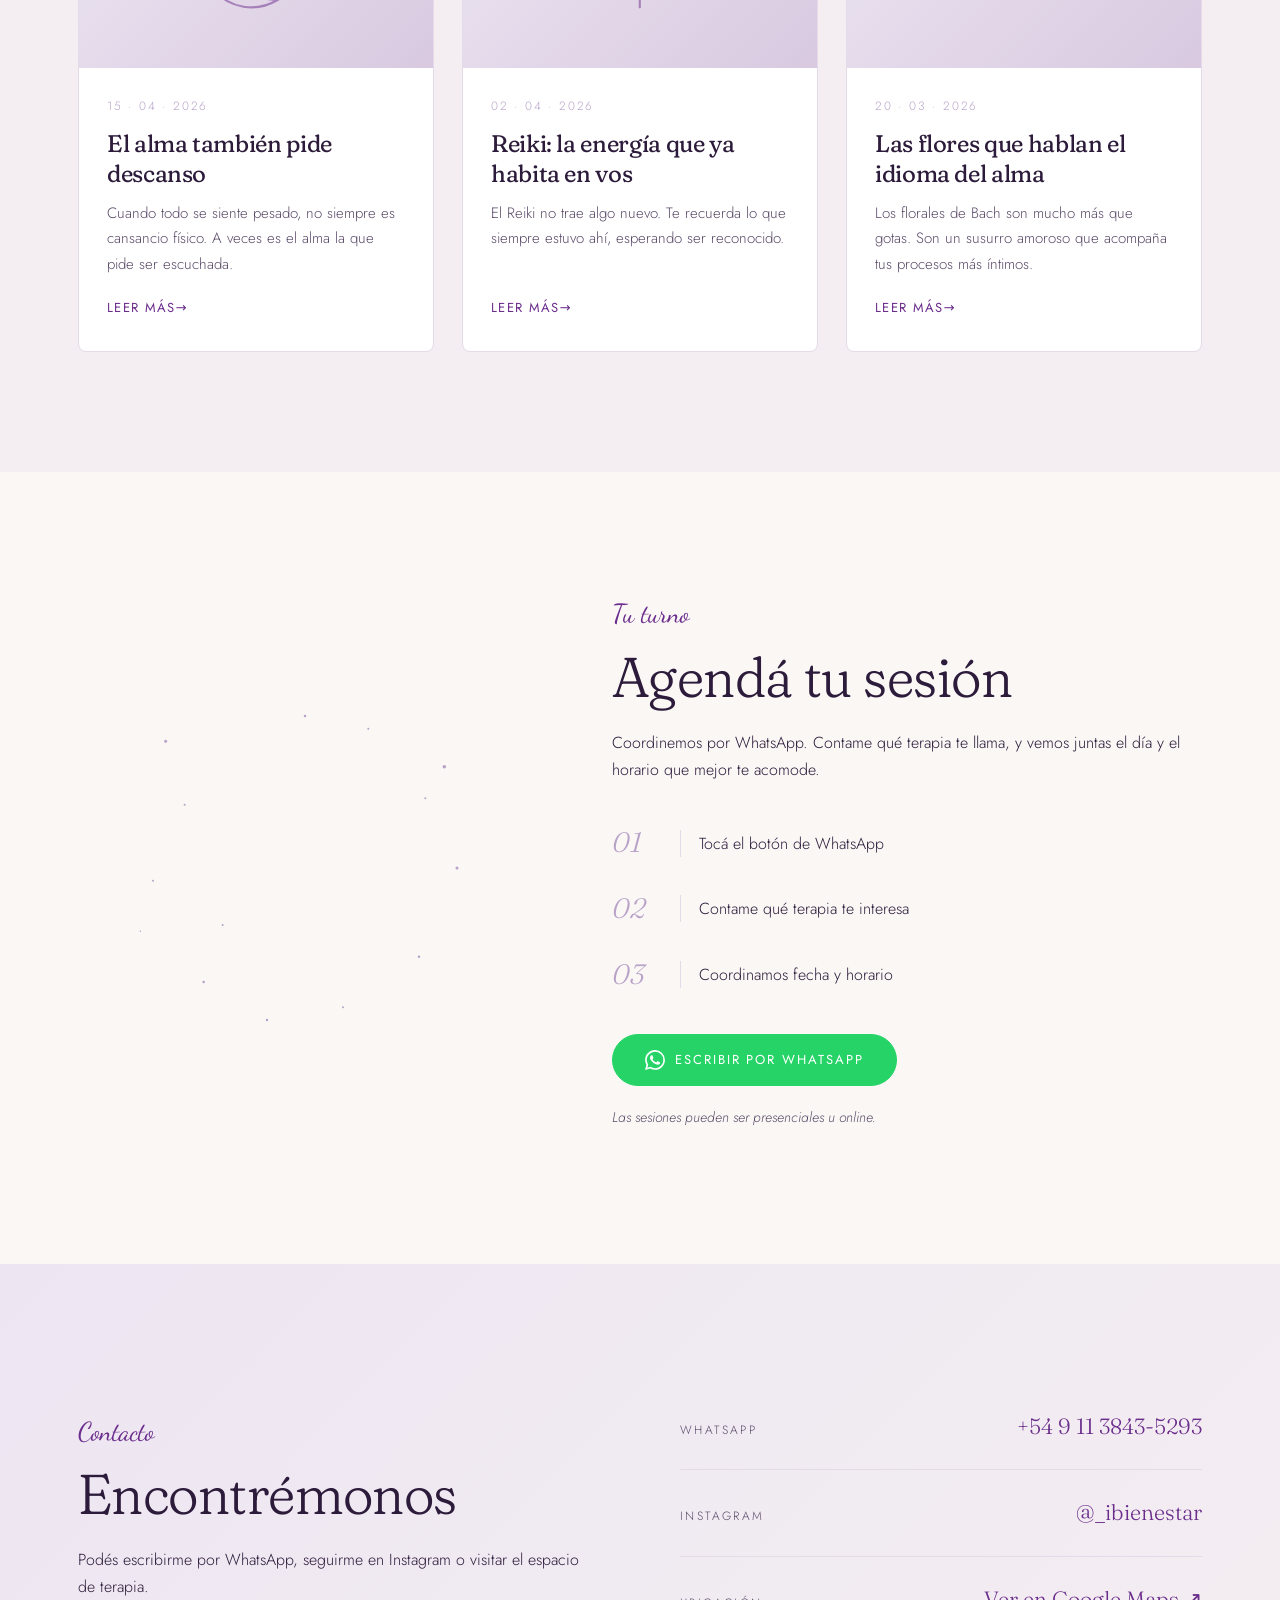
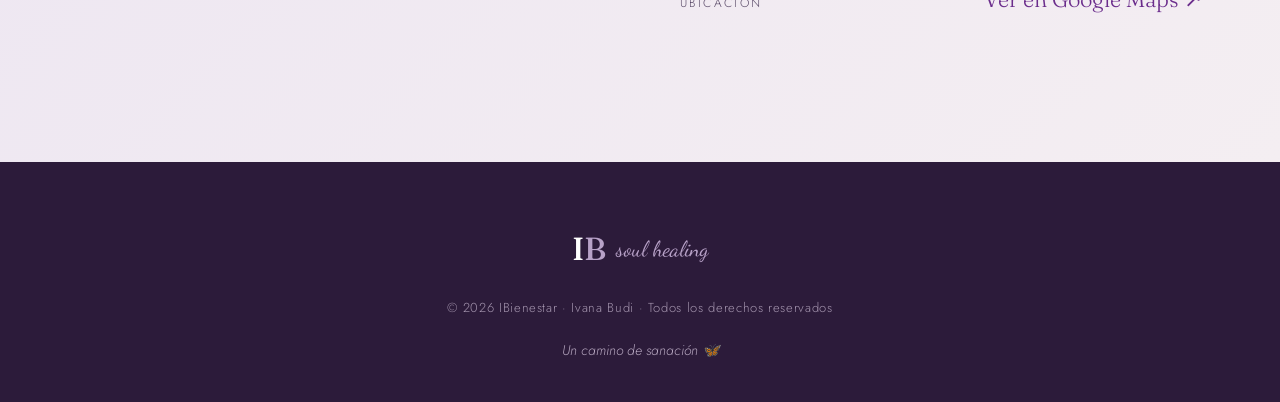
==== commit f98456a3: "." ====
--- a/index.html
+++ b/index.html
@@ -11,7 +11,7 @@
 
   <link rel="preconnect" href="https://fonts.googleapis.com" />
   <link rel="preconnect" href="https://fonts.gstatic.com" crossorigin />
-  <link href="https://fonts.googleapis.com/css2?family=Cormorant+Garamond:ital,wght@0,300;0,400;0,500;0,600;1,300;1,400&family=Dancing+Script:wght@400;500&family=Jost:wght@300;400;500&display=swap" rel="stylesheet" />
+  <link href="https://fonts.googleapis.com/css2?family=Fraunces:ital,opsz,wght@0,9..144,300;0,9..144,400;0,9..144,500;0,9..144,600;1,9..144,300;1,9..144,400&family=Dancing+Script:wght@400;500&family=Jost:wght@300;400;500&display=swap" rel="stylesheet" />
 
   <link rel="stylesheet" href="css/styles.css" />
   <link rel="icon" type="image/svg+xml" href="assets/favicon.svg" />
@@ -278,15 +278,102 @@
   <section class="section section-agenda" id="agenda">
     <div class="container agenda-inner">
       <div class="agenda-art" aria-hidden="true">
-        <svg viewBox="0 0 200 200">
-          <circle cx="100" cy="100" r="80" fill="none" stroke="var(--color-violet)" stroke-width="0.5" opacity="0.4"/>
-          <circle cx="100" cy="100" r="60" fill="none" stroke="var(--color-violet)" stroke-width="0.5" opacity="0.5"/>
-          <circle cx="100" cy="100" r="40" fill="none" stroke="var(--color-violet)" stroke-width="0.5" opacity="0.6"/>
-          <circle cx="100" cy="100" r="20" fill="none" stroke="var(--color-violet)" stroke-width="0.5" opacity="0.7"/>
+        <!-- Decorative starry background -->
+        <svg class="moon-stars" viewBox="0 0 300 300">
+          <g fill="var(--color-lavender)">
+            <circle cx="40" cy="50" r="1.2"/>
+            <circle cx="260" cy="70" r="1.4"/>
+            <circle cx="70" cy="240" r="1"/>
+            <circle cx="240" cy="220" r="1"/>
+            <circle cx="150" cy="30" r="1"/>
+            <circle cx="30" cy="160" r="0.8"/>
+            <circle cx="270" cy="150" r="1.2"/>
+            <circle cx="120" cy="270" r="1"/>
+            <circle cx="200" cy="40" r="0.8"/>
+            <circle cx="55" cy="100" r="0.8"/>
+            <circle cx="245" cy="95" r="0.8"/>
+            <circle cx="85" cy="195" r="0.8"/>
+            <circle cx="180" cy="260" r="0.8"/>
+            <circle cx="20" cy="200" r="0.6"/>
+          </g>
         </svg>
-        <svg class="agenda-butterfly" viewBox="0 0 100 100">
-          <use href="#butterfly-shape"/>
-        </svg>
+
+        <!-- Moon stage: each phase is a separate SVG stacked on top -->
+        <div class="moon-stage">
+          <!-- Phase 1: New moon (dark circle, just outline) -->
+          <svg class="moon-phase phase-1" viewBox="0 0 200 200">
+            <circle cx="100" cy="100" r="60" fill="var(--color-cream)" stroke="var(--color-violet)" stroke-width="1.5"/>
+          </svg>
+
+          <!-- Phase 2: Waxing crescent (thin sliver lit on the right) -->
+          <svg class="moon-phase phase-2" viewBox="0 0 200 200">
+            <defs>
+              <clipPath id="moonClip2"><circle cx="100" cy="100" r="60"/></clipPath>
+            </defs>
+            <g clip-path="url(#moonClip2)">
+              <circle cx="100" cy="100" r="60" fill="var(--color-cream)"/>
+              <circle cx="85" cy="100" r="60" fill="var(--color-violet)"/>
+            </g>
+            <circle cx="100" cy="100" r="60" fill="none" stroke="var(--color-violet)" stroke-width="1"/>
+          </svg>
+
+          <!-- Phase 3: First quarter (right half lit) -->
+          <svg class="moon-phase phase-3" viewBox="0 0 200 200">
+            <circle cx="100" cy="100" r="60" fill="var(--color-violet)"/>
+            <path d="M 100,40 A 60,60 0 0,1 100,160 Z" fill="var(--color-cream)"/>
+          </svg>
+
+          <!-- Phase 4: Waxing gibbous (mostly lit, thin shadow on left) -->
+          <svg class="moon-phase phase-4" viewBox="0 0 200 200">
+            <defs>
+              <clipPath id="moonClip4"><circle cx="100" cy="100" r="60"/></clipPath>
+            </defs>
+            <g clip-path="url(#moonClip4)">
+              <circle cx="100" cy="100" r="60" fill="var(--color-violet)"/>
+              <circle cx="115" cy="100" r="60" fill="var(--color-cream)"/>
+            </g>
+            <circle cx="100" cy="100" r="60" fill="none" stroke="var(--color-violet)" stroke-width="1"/>
+          </svg>
+
+          <!-- Phase 5: Full moon (completely lit, with subtle craters) -->
+          <svg class="moon-phase phase-5" viewBox="0 0 200 200">
+            <circle cx="100" cy="100" r="60" fill="var(--color-cream)" stroke="var(--color-violet)" stroke-width="1"/>
+            <circle cx="85" cy="85" r="6" fill="var(--color-lavender)" opacity="0.5"/>
+            <circle cx="118" cy="110" r="8" fill="var(--color-lavender)" opacity="0.4"/>
+            <circle cx="95" cy="128" r="5" fill="var(--color-lavender)" opacity="0.5"/>
+            <circle cx="120" cy="78" r="3" fill="var(--color-lavender)" opacity="0.4"/>
+          </svg>
+
+          <!-- Phase 6: Waning gibbous (mostly lit, thin shadow on right) -->
+          <svg class="moon-phase phase-6" viewBox="0 0 200 200">
+            <defs>
+              <clipPath id="moonClip6"><circle cx="100" cy="100" r="60"/></clipPath>
+            </defs>
+            <g clip-path="url(#moonClip6)">
+              <circle cx="100" cy="100" r="60" fill="var(--color-violet)"/>
+              <circle cx="85" cy="100" r="60" fill="var(--color-cream)"/>
+            </g>
+            <circle cx="100" cy="100" r="60" fill="none" stroke="var(--color-violet)" stroke-width="1"/>
+          </svg>
+
+          <!-- Phase 7: Last quarter (left half lit) -->
+          <svg class="moon-phase phase-7" viewBox="0 0 200 200">
+            <circle cx="100" cy="100" r="60" fill="var(--color-violet)"/>
+            <path d="M 100,40 A 60,60 0 0,0 100,160 Z" fill="var(--color-cream)"/>
+          </svg>
+
+          <!-- Phase 8: Waning crescent (thin sliver lit on the left) -->
+          <svg class="moon-phase phase-8" viewBox="0 0 200 200">
+            <defs>
+              <clipPath id="moonClip8"><circle cx="100" cy="100" r="60"/></clipPath>
+            </defs>
+            <g clip-path="url(#moonClip8)">
+              <circle cx="100" cy="100" r="60" fill="var(--color-cream)"/>
+              <circle cx="115" cy="100" r="60" fill="var(--color-violet)"/>
+            </g>
+            <circle cx="100" cy="100" r="60" fill="none" stroke="var(--color-violet)" stroke-width="1"/>
+          </svg>
+        </div>
       </div>
       <div class="agenda-content">
         <p class="section-kicker">Tu turno</p>
--- a/css/styles.css
+++ b/css/styles.css
@@ -17,7 +17,7 @@
   --color-line: #e5dae8;
 
   /* Type */
-  --font-display: "Cormorant Garamond", "Times New Roman", serif;
+  --font-display: "Fraunces", "Times New Roman", serif;
   --font-script: "Dancing Script", cursive;
   --font-body: "Jost", system-ui, sans-serif;
 
@@ -52,9 +52,11 @@
   font-family: var(--font-display);
   font-weight: 400;
   line-height: 1.15;
-  letter-spacing: 0.01em;
+  letter-spacing: -0.015em;
   margin: 0 0 0.5em;
   color: var(--color-ink);
+  font-optical-sizing: auto;
+  font-variation-settings: "SOFT" 100, "WONK" 0;
 }
 
 p { margin: 0 0 1em; }
@@ -671,21 +673,67 @@
 }
 .agenda-art {
   position: relative;
+  width: 100%;
+  max-width: 380px;
   aspect-ratio: 1;
-  max-width: 380px;
   margin: 0 auto;
-  display: flex;
-  align-items: center;
-  justify-content: center;
-  animation: rotate 60s linear infinite;
-}
-@keyframes rotate { to { transform: rotate(360deg); } }
-.agenda-art > svg { width: 100%; height: 100%; }
-.agenda-butterfly {
+}
+
+/* Starry background — twinkles subtly */
+.moon-stars {
   position: absolute;
-  width: 80px;
-  color: var(--color-violet);
-  animation: rotate 60s linear infinite reverse, float 8s infinite ease-in-out;
+  inset: 0;
+  width: 100%;
+  height: 100%;
+  animation: twinkle 4s ease-in-out infinite;
+}
+@keyframes twinkle {
+  0%, 100% { opacity: 0.6; }
+  50%      { opacity: 1; }
+}
+
+/* Moon stage — centered, holds all phases stacked on top of each other */
+.moon-stage {
+  position: absolute;
+  top: 50%;
+  left: 50%;
+  transform: translate(-50%, -50%);
+  width: 78%;
+  height: 78%;
+  animation: moonBreath 6s ease-in-out infinite;
+}
+@keyframes moonBreath {
+  0%, 100% { transform: translate(-50%, -50%) scale(1); }
+  50%      { transform: translate(-50%, -50%) scale(1.04); }
+}
+
+/* Each phase occupies the same space; fades in and out at its turn */
+.moon-phase {
+  position: absolute;
+  inset: 0;
+  width: 100%;
+  height: 100%;
+  opacity: 0;
+  filter: drop-shadow(0 0 25px rgba(107, 45, 140, 0.3));
+  animation: moonPhaseCycle 16s infinite;
+}
+
+/* 8 phases × 2s each = 16s full cycle */
+.phase-1 { animation-delay: 0s;  }
+.phase-2 { animation-delay: 2s;  }
+.phase-3 { animation-delay: 4s;  }
+.phase-4 { animation-delay: 6s;  }
+.phase-5 { animation-delay: 8s;  }
+.phase-6 { animation-delay: 10s; }
+.phase-7 { animation-delay: 12s; }
+.phase-8 { animation-delay: 14s; }
+
+@keyframes moonPhaseCycle {
+  0%   { opacity: 0; }
+  3%   { opacity: 1; }
+  12%  { opacity: 1; }
+  15%  { opacity: 0; }
+  100% { opacity: 0; }
 }
 
 .agenda-content .section-kicker { text-align: left; }
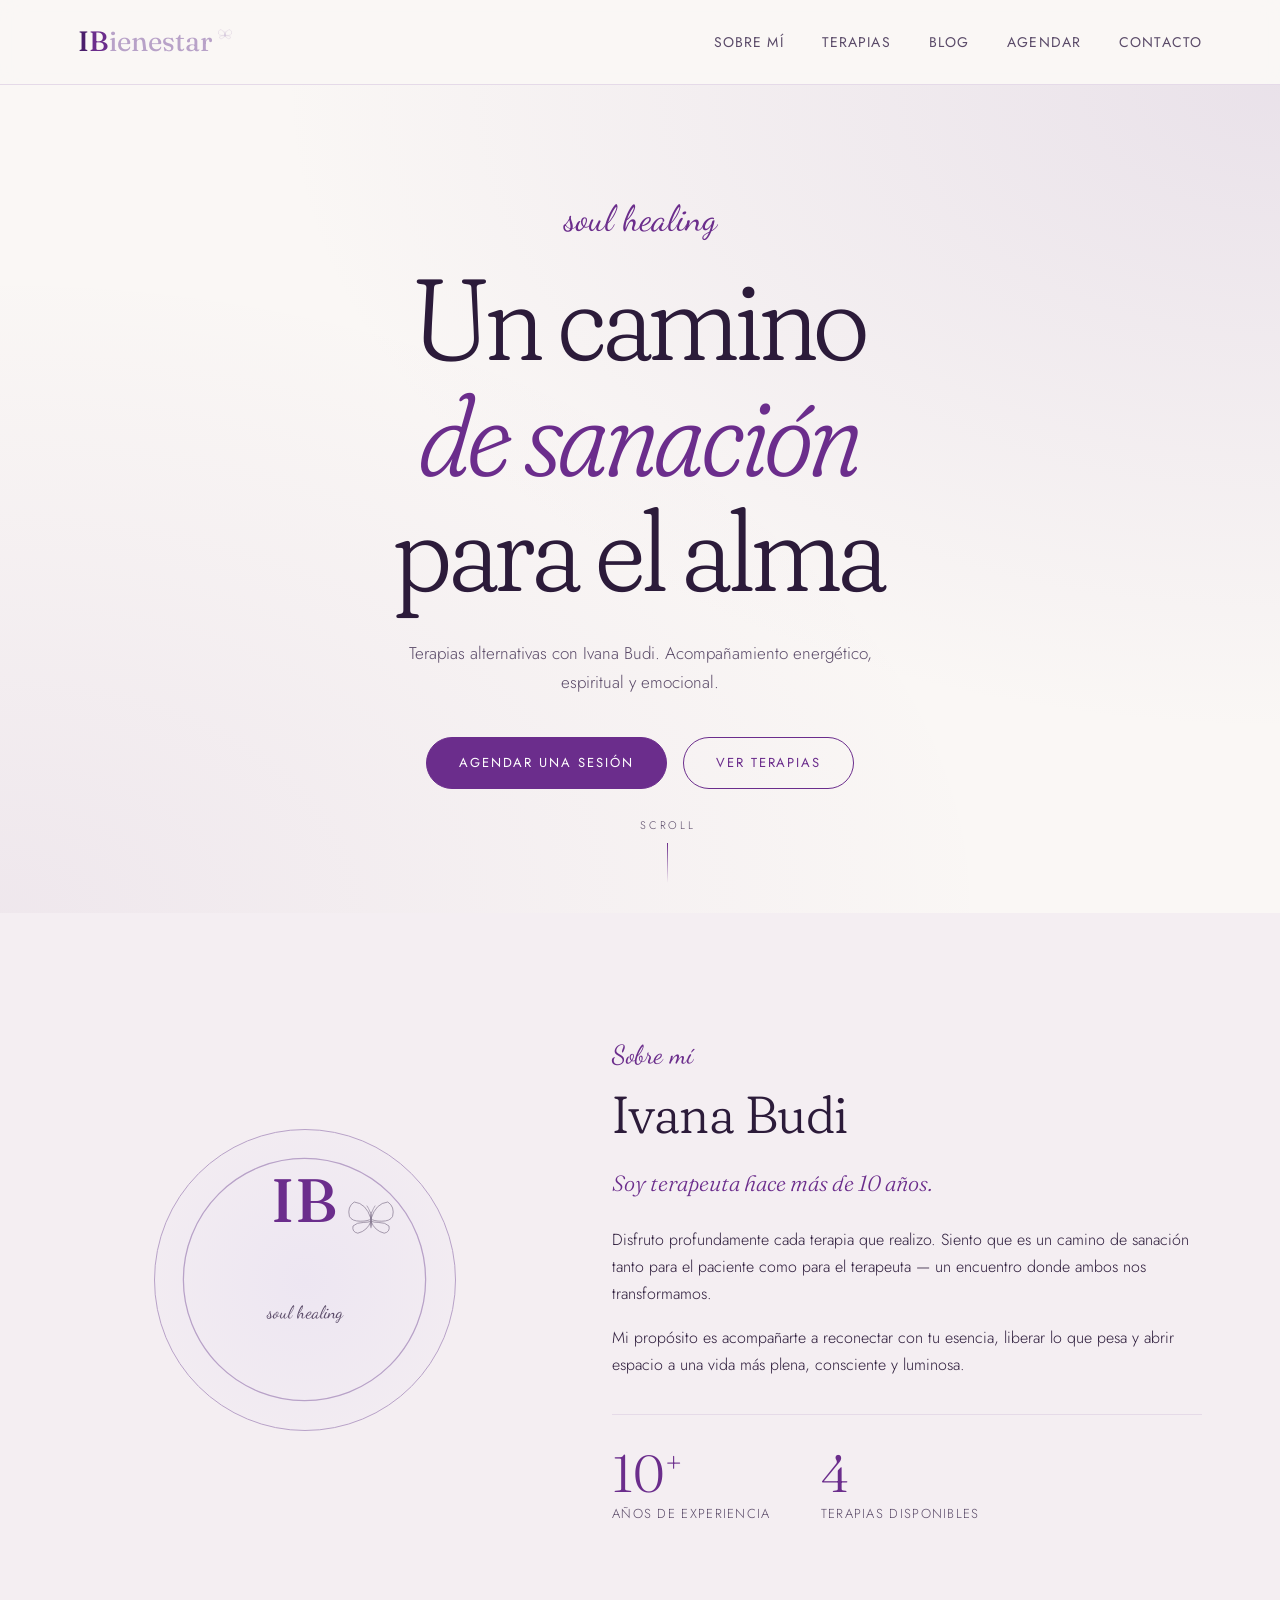
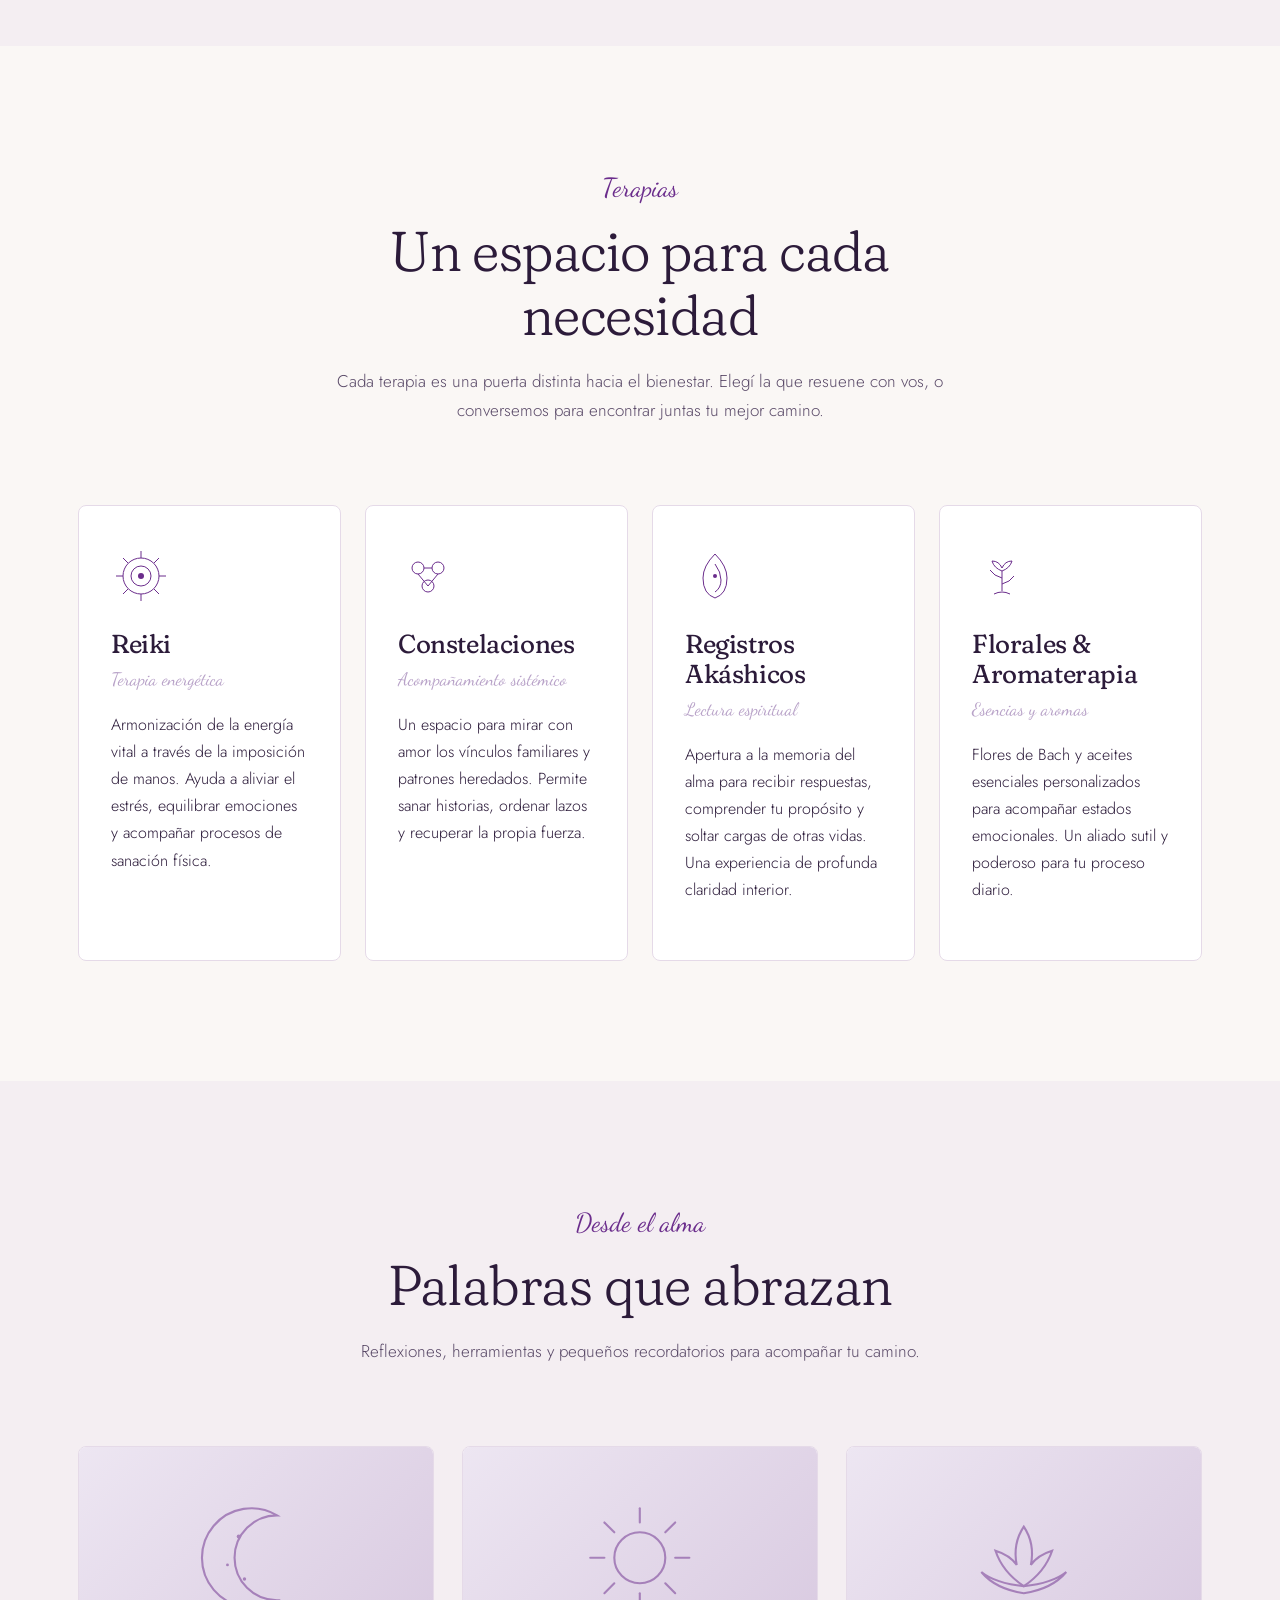
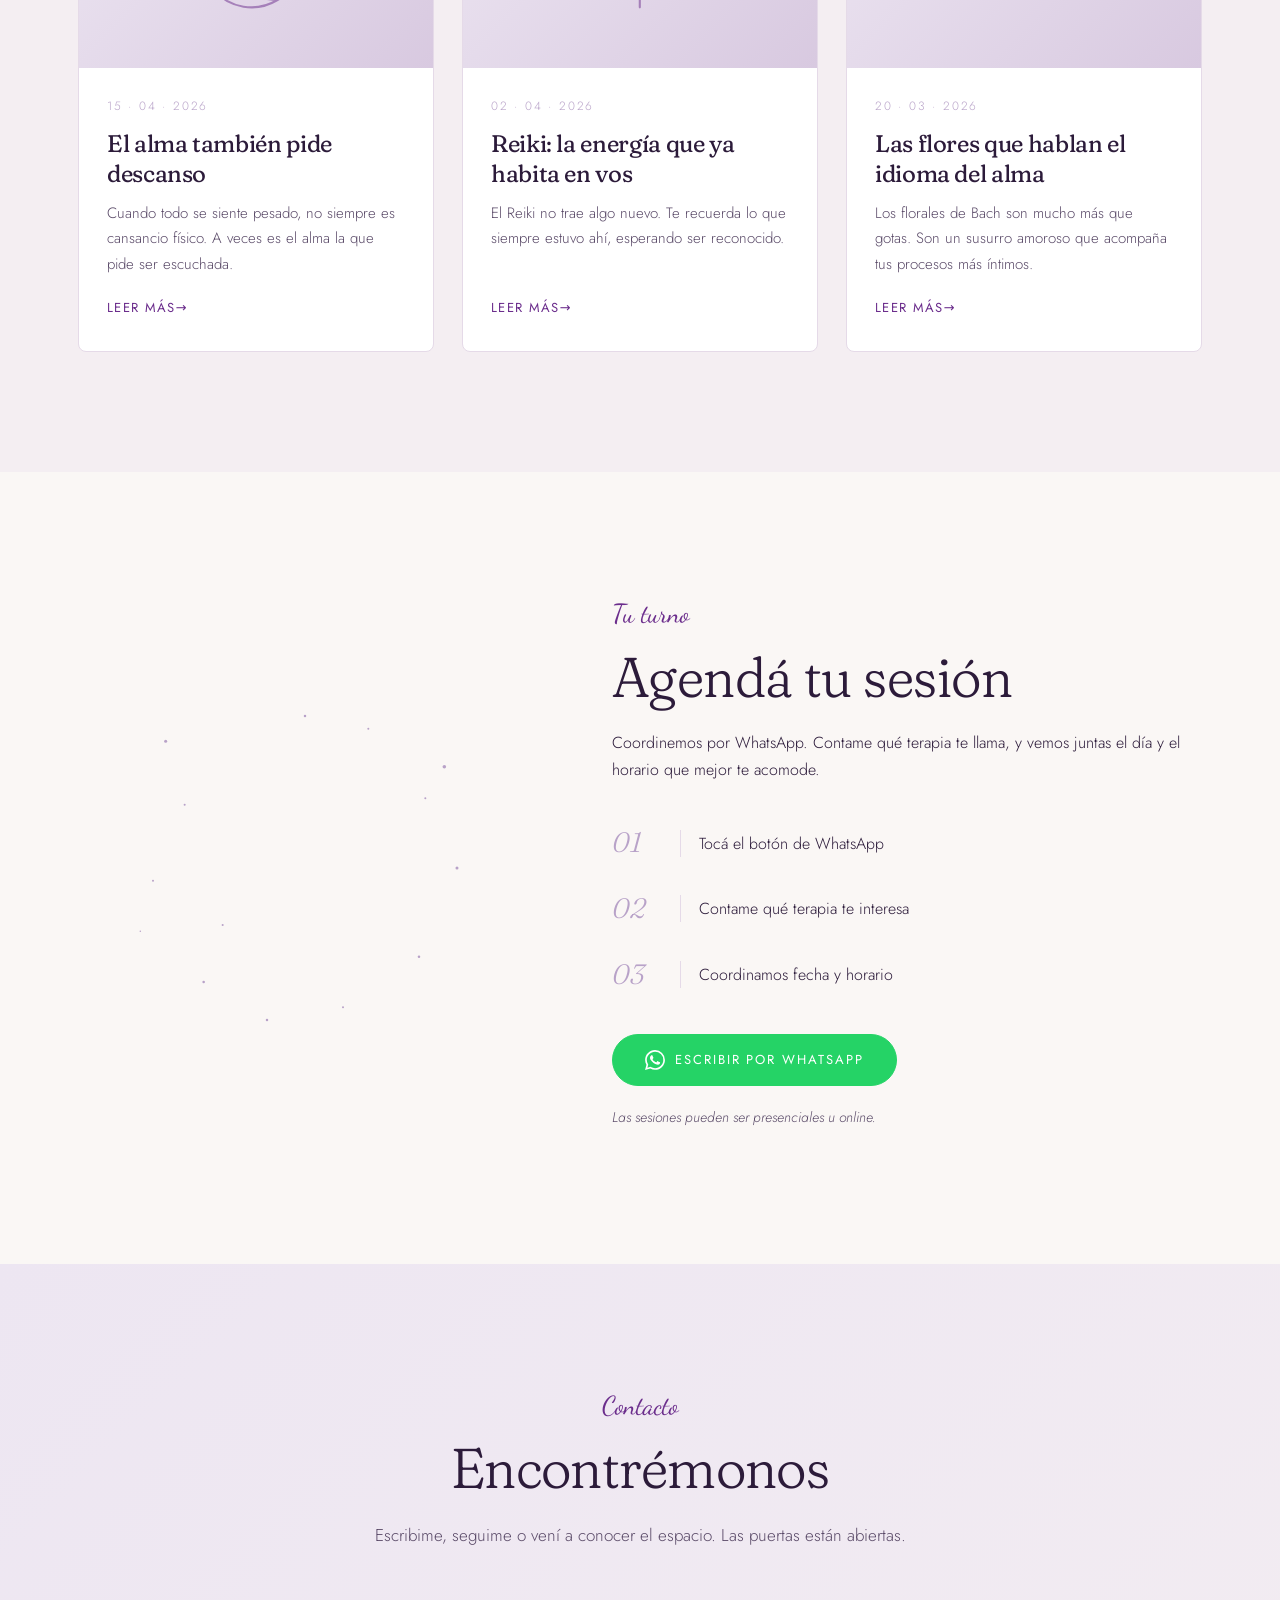
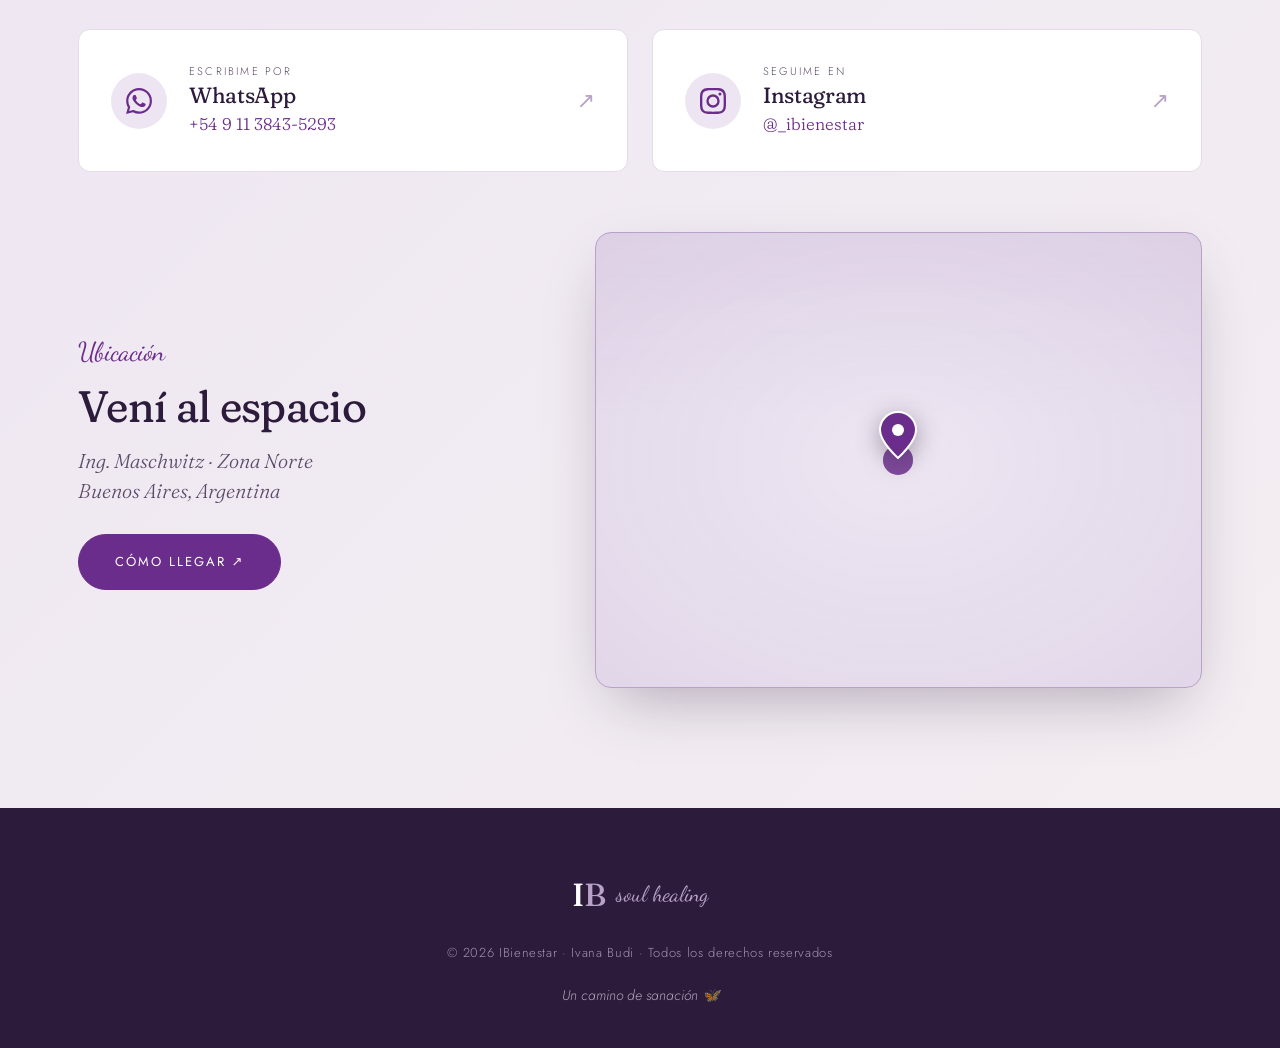
==== commit 33d7fbae: "." ====
--- a/index.html
+++ b/index.html
@@ -403,29 +403,84 @@
 
   <!-- Contacto -->
   <section class="section section-contact" id="contacto">
-    <div class="container contact-grid">
-      <div>
+    <div class="container">
+      <div class="section-head">
         <p class="section-kicker">Contacto</p>
         <h2 class="section-title">Encontrémonos</h2>
-        <p>
-          Podés escribirme por WhatsApp, seguirme en Instagram o visitar el espacio de
-          terapia.
-        </p>
-      </div>
-      <ul class="contact-list">
-        <li>
-          <span class="contact-label">WhatsApp</span>
-          <a href="https://wa.me/5491138435293" target="_blank" rel="noopener">+54 9 11 3843-5293</a>
-        </li>
-        <li>
-          <span class="contact-label">Instagram</span>
-          <a href="https://www.instagram.com/_ibienestar" target="_blank" rel="noopener">@_ibienestar</a>
-        </li>
-        <li>
-          <span class="contact-label">Ubicación</span>
-          <a href="https://maps.app.goo.gl/AAhdk7UYDsmKb43U8" target="_blank" rel="noopener">Ver en Google Maps ↗</a>
-        </li>
-      </ul>
+        <p class="section-intro">
+          Escribime, seguime o vení a conocer el espacio. Las puertas están abiertas.
+        </p>
+      </div>
+
+      <!-- Contact cards -->
+      <div class="contact-cards">
+        <a href="https://wa.me/5491138435293?text=Hola%20Ivana%2C%20quisiera%20consultarte%20sobre%20una%20terapia%20%F0%9F%A6%8B" target="_blank" rel="noopener" class="contact-card">
+          <div class="contact-card-icon">
+            <svg viewBox="0 0 24 24" aria-hidden="true">
+              <path fill="currentColor" d="M17.472 14.382c-.297-.149-1.758-.867-2.03-.967-.273-.099-.471-.148-.67.15-.197.297-.767.966-.94 1.164-.173.199-.347.223-.644.075-.297-.15-1.255-.463-2.39-1.475-.883-.788-1.48-1.761-1.653-2.059-.173-.297-.018-.458.13-.606.134-.133.298-.347.446-.52.15-.174.2-.298.3-.497.099-.198.05-.371-.025-.52-.075-.149-.669-1.612-.916-2.207-.242-.579-.487-.5-.669-.51a12.8 12.8 0 0 0-.57-.01c-.198 0-.52.074-.792.372-.272.297-1.04 1.016-1.04 2.479 0 1.462 1.065 2.875 1.213 3.074.149.198 2.096 3.2 5.077 4.487.709.306 1.262.489 1.694.625.712.227 1.36.195 1.871.118.571-.085 1.758-.719 2.006-1.413.248-.694.248-1.289.173-1.413-.074-.124-.272-.198-.57-.347m-5.421 7.403h-.004a9.87 9.87 0 0 1-5.031-1.378l-.361-.214-3.741.982.998-3.648-.235-.374a9.86 9.86 0 0 1-1.51-5.26c.002-5.45 4.436-9.884 9.888-9.884 2.64 0 5.122 1.03 6.988 2.898a9.82 9.82 0 0 1 2.893 6.994c-.003 5.45-4.437 9.884-9.885 9.884m8.413-18.297A11.82 11.82 0 0 0 12.05 0C5.495 0 .16 5.335.157 11.892c0 2.096.547 4.142 1.588 5.945L.057 24l6.305-1.654a11.88 11.88 0 0 0 5.683 1.448h.005c6.554 0 11.89-5.335 11.893-11.893a11.82 11.82 0 0 0-3.48-8.413Z"/>
+            </svg>
+          </div>
+          <div class="contact-card-body">
+            <span class="contact-card-label">Escribime por</span>
+            <h3>WhatsApp</h3>
+            <p>+54 9 11 3843-5293</p>
+          </div>
+          <span class="contact-card-arrow">↗</span>
+        </a>
+
+        <a href="https://www.instagram.com/_ibienestar" target="_blank" rel="noopener" class="contact-card">
+          <div class="contact-card-icon">
+            <svg viewBox="0 0 24 24" aria-hidden="true">
+              <path fill="currentColor" d="M12 2.163c3.204 0 3.584.012 4.849.07 3.252.148 4.771 1.691 4.919 4.919.058 1.265.069 1.645.069 4.849 0 3.205-.012 3.584-.069 4.849-.149 3.225-1.664 4.771-4.919 4.919-1.266.058-1.644.07-4.849.07-3.204 0-3.584-.012-4.849-.07-3.26-.149-4.771-1.699-4.919-4.92-.058-1.265-.07-1.644-.07-4.849 0-3.204.013-3.583.07-4.849.149-3.227 1.664-4.771 4.919-4.919 1.266-.057 1.645-.069 4.849-.069zM12 0C8.741 0 8.333.014 7.053.072 2.695.272.273 2.69.073 7.052.014 8.333 0 8.741 0 12c0 3.259.014 3.668.072 4.948.2 4.358 2.618 6.78 6.98 6.98C8.333 23.986 8.741 24 12 24c3.259 0 3.668-.014 4.948-.072 4.354-.2 6.782-2.618 6.979-6.98.059-1.28.073-1.689.073-4.948 0-3.259-.014-3.667-.072-4.947-.196-4.354-2.617-6.78-6.979-6.98C15.668.014 15.259 0 12 0zm0 5.838a6.162 6.162 0 1 0 0 12.324 6.162 6.162 0 0 0 0-12.324zM12 16a4 4 0 1 1 0-8 4 4 0 0 1 0 8zm6.406-11.845a1.44 1.44 0 1 0 0 2.881 1.44 1.44 0 0 0 0-2.881z"/>
+            </svg>
+          </div>
+          <div class="contact-card-body">
+            <span class="contact-card-label">Seguime en</span>
+            <h3>Instagram</h3>
+            <p>@_ibienestar</p>
+          </div>
+          <span class="contact-card-arrow">↗</span>
+        </a>
+      </div>
+
+      <!-- Map with custom styling -->
+      <div class="location-block">
+        <div class="location-info">
+          <p class="section-kicker">Ubicación</p>
+          <h3 class="location-title">Vení al espacio</h3>
+          <p class="location-address">Ing. Maschwitz · Zona Norte<br/>Buenos Aires, Argentina</p>
+          <a href="https://www.google.com/maps/dir/?api=1&destination=-34.41252965330194,-58.71229505767136"
+             target="_blank" rel="noopener" class="btn btn-primary location-btn">
+            Cómo llegar ↗
+          </a>
+        </div>
+
+        <div class="map-wrap">
+          <div class="map-frame">
+            <!-- OpenStreetMap embed with bbox around the coordinates -->
+            <iframe
+              class="map-iframe"
+              title="Ubicación IBienestar"
+              loading="lazy"
+              src="https://www.openstreetmap.org/export/embed.html?bbox=-58.72729,-34.42253,-58.69729,-34.40253&layer=mapnik&marker=-34.41252965330194,-58.71229505767136"
+              allowfullscreen></iframe>
+            <div class="map-overlay" aria-hidden="true"></div>
+
+            <!-- Custom pin -->
+            <div class="map-pin" aria-hidden="true">
+              <div class="map-pin-pulse"></div>
+              <div class="map-pin-pulse map-pin-pulse-2"></div>
+              <div class="map-pin-marker">
+                <svg viewBox="0 0 40 50" xmlns="http://www.w3.org/2000/svg">
+                  <path d="M20 2 C 10 2, 2 10, 2 20 C 2 32, 20 48, 20 48 C 20 48, 38 32, 38 20 C 38 10, 30 2, 20 2 Z"
+                        fill="var(--color-violet)" stroke="#fff" stroke-width="2"/>
+                  <circle cx="20" cy="20" r="6" fill="#fff"/>
+                </svg>
+              </div>
+            </div>
+          </div>
+        </div>
+      </div>
     </div>
   </section>
 
--- a/css/styles.css
+++ b/css/styles.css
@@ -771,38 +771,202 @@
 .section-contact {
   background: linear-gradient(135deg, var(--color-lavender-bg) 0%, var(--color-ivory) 100%);
 }
-.contact-grid {
+
+/* Contact cards grid */
+.contact-cards {
   display: grid;
-  grid-template-columns: 1fr 1fr;
-  gap: 80px;
-  align-items: center;
-}
-.contact-grid .section-kicker { text-align: left; }
-.contact-list {
-  list-style: none;
-  padding: 0;
-  margin: 0;
-}
-.contact-list li {
-  padding: 24px 0;
-  border-bottom: 1px solid var(--color-line);
-  display: flex;
-  justify-content: space-between;
-  align-items: baseline;
-  gap: 20px;
-  flex-wrap: wrap;
-}
-.contact-list li:last-child { border-bottom: none; }
-.contact-label {
-  font-size: 12px;
+  grid-template-columns: repeat(auto-fit, minmax(300px, 1fr));
+  gap: 24px;
+  margin-bottom: 60px;
+}
+.contact-card {
+  background: #fff;
+  border: 1px solid var(--color-line);
+  border-radius: 12px;
+  padding: 32px;
+  display: flex;
+  align-items: center;
+  gap: 22px;
+  text-decoration: none;
+  color: var(--color-ink);
+  transition: all 0.4s var(--ease);
+  position: relative;
+  overflow: hidden;
+}
+.contact-card::before {
+  content: "";
+  position: absolute;
+  top: 0; left: 0;
+  width: 100%; height: 3px;
+  background: linear-gradient(90deg, var(--color-violet), var(--color-lavender));
+  transform: scaleX(0);
+  transform-origin: left;
+  transition: transform 0.5s var(--ease);
+}
+.contact-card:hover {
+  transform: translateY(-4px);
+  box-shadow: 0 20px 50px -20px rgba(107, 45, 140, 0.25);
+  border-color: var(--color-lavender);
+  color: var(--color-ink);
+}
+.contact-card:hover::before { transform: scaleX(1); }
+
+.contact-card-icon {
+  width: 56px;
+  height: 56px;
+  flex-shrink: 0;
+  background: var(--color-lavender-bg);
+  border-radius: 50%;
+  display: flex;
+  align-items: center;
+  justify-content: center;
+  color: var(--color-violet);
+  transition: all 0.4s var(--ease);
+}
+.contact-card-icon svg { width: 26px; height: 26px; }
+.contact-card:hover .contact-card-icon {
+  background: var(--color-violet);
+  color: #fff;
+  transform: scale(1.08);
+}
+
+.contact-card-body { flex: 1; min-width: 0; }
+.contact-card-label {
+  font-size: 11px;
   letter-spacing: 0.2em;
   text-transform: uppercase;
   color: var(--color-ink-soft);
-}
-.contact-list a {
+  display: block;
+  margin-bottom: 2px;
+}
+.contact-card-body h3 {
+  font-size: 22px;
+  margin: 0 0 2px;
+  color: var(--color-ink);
+}
+.contact-card-body p {
   font-family: var(--font-display);
+  font-size: 17px;
+  color: var(--color-violet);
+  margin: 0;
+  font-variation-settings: "SOFT" 100;
+}
+
+.contact-card-arrow {
   font-size: 22px;
-  color: var(--color-violet);
+  color: var(--color-lavender);
+  transition: all 0.4s var(--ease);
+  flex-shrink: 0;
+}
+.contact-card:hover .contact-card-arrow {
+  color: var(--color-violet);
+  transform: translate(4px, -4px);
+}
+
+/* Location block with map */
+.location-block {
+  display: grid;
+  grid-template-columns: 1fr 1.3fr;
+  gap: 50px;
+  align-items: center;
+}
+
+.location-info .section-kicker { text-align: left; }
+.location-title {
+  font-size: clamp(32px, 4vw, 44px);
+  margin: 0 0 16px;
+  line-height: 1.1;
+}
+.location-address {
+  font-family: var(--font-display);
+  font-style: italic;
+  font-size: 20px;
+  color: var(--color-ink-soft);
+  margin-bottom: 28px;
+  line-height: 1.5;
+}
+.location-btn {
+  padding: 16px 36px;
+}
+
+/* Map frame with violet-tinted styling */
+.map-wrap {
+  position: relative;
+}
+.map-frame {
+  position: relative;
+  aspect-ratio: 4 / 3;
+  border-radius: 16px;
+  overflow: hidden;
+  box-shadow: 0 25px 60px -20px rgba(44, 27, 58, 0.35);
+  border: 1px solid var(--color-lavender);
+  background: var(--color-lavender-bg);
+}
+
+.map-iframe {
+  width: 100%;
+  height: 100%;
+  border: 0;
+  display: block;
+  /* Violet tint: shift hue toward purple, soften contrast */
+  filter: hue-rotate(220deg) saturate(0.75) contrast(0.95) brightness(1.05);
+  transition: filter 0.4s var(--ease);
+}
+.map-frame:hover .map-iframe {
+  filter: hue-rotate(220deg) saturate(0.9) contrast(1) brightness(1);
+}
+
+/* Overlay that adds a subtle violet wash on top of the map */
+.map-overlay {
+  position: absolute;
+  inset: 0;
+  pointer-events: none;
+  background:
+    radial-gradient(ellipse at center, transparent 0%, rgba(107, 45, 140, 0.08) 100%),
+    linear-gradient(180deg, rgba(184, 162, 200, 0.1) 0%, transparent 40%);
+  mix-blend-mode: multiply;
+}
+
+/* Custom pin floating over the map at the marker position */
+.map-pin {
+  position: absolute;
+  top: 50%;
+  left: 50%;
+  transform: translate(-50%, -100%);
+  pointer-events: none;
+  z-index: 2;
+}
+.map-pin-marker {
+  width: 40px;
+  height: 50px;
+  filter: drop-shadow(0 6px 12px rgba(44, 27, 58, 0.4));
+  animation: pinBounce 2.5s infinite ease-in-out;
+  position: relative;
+  z-index: 2;
+}
+@keyframes pinBounce {
+  0%, 100% { transform: translateY(0); }
+  50%      { transform: translateY(-6px); }
+}
+
+/* Pulsing rings emanating from pin base */
+.map-pin-pulse {
+  position: absolute;
+  bottom: 0;
+  left: 50%;
+  width: 30px;
+  height: 30px;
+  border-radius: 50%;
+  background: var(--color-violet);
+  transform: translate(-50%, 50%);
+  opacity: 0.6;
+  animation: pinPulse 2.5s infinite ease-out;
+}
+.map-pin-pulse-2 { animation-delay: 1.25s; }
+
+@keyframes pinPulse {
+  0%   { transform: translate(-50%, 50%) scale(0.4); opacity: 0.7; }
+  100% { transform: translate(-50%, 50%) scale(2.8); opacity: 0; }
 }
 
 /* ---------- Footer ---------- */
@@ -881,9 +1045,9 @@
 
   .about-grid,
   .agenda-inner,
-  .contact-grid {
+  .location-block {
     grid-template-columns: 1fr;
-    gap: 60px;
+    gap: 50px;
   }
   .about-visual,
   .agenda-art { max-width: 320px; }
@@ -893,11 +1057,16 @@
 
   .post-modal-content { padding: 50px 28px 40px; }
 
-  .contact-list li {
-    flex-direction: column;
-    align-items: flex-start;
-    gap: 8px;
-  }
+  .contact-card { padding: 24px; }
+  .contact-card-icon { width: 48px; height: 48px; }
+  .contact-card-icon svg { width: 22px; height: 22px; }
+  .contact-card-body h3 { font-size: 20px; }
+  .contact-card-body p { font-size: 15px; }
+
+  .location-info { text-align: center; }
+  .location-info .section-kicker { text-align: center; }
+  .location-btn { display: inline-flex; }
+  .map-frame { aspect-ratio: 1 / 1; }
 
   .hero { padding: 60px 0 80px; min-height: auto; }
   .hero-sub { font-size: 16px; }
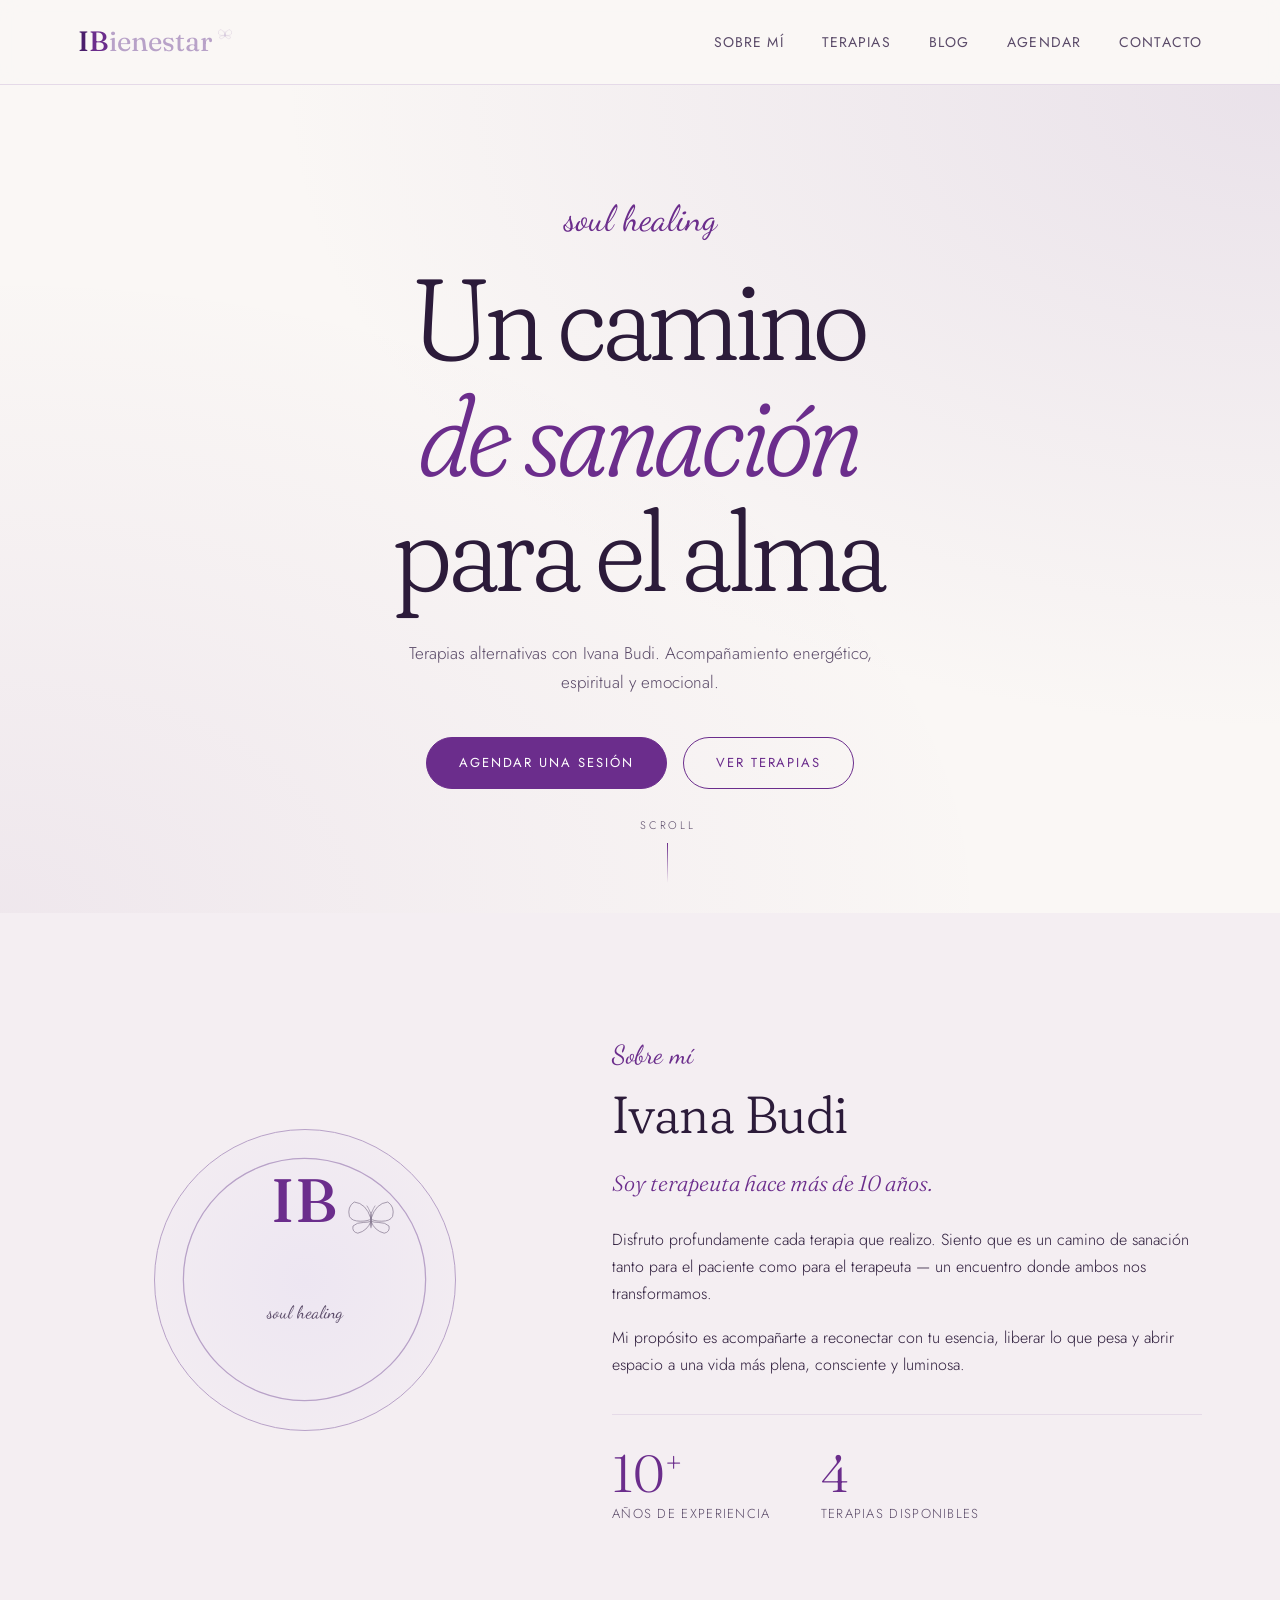
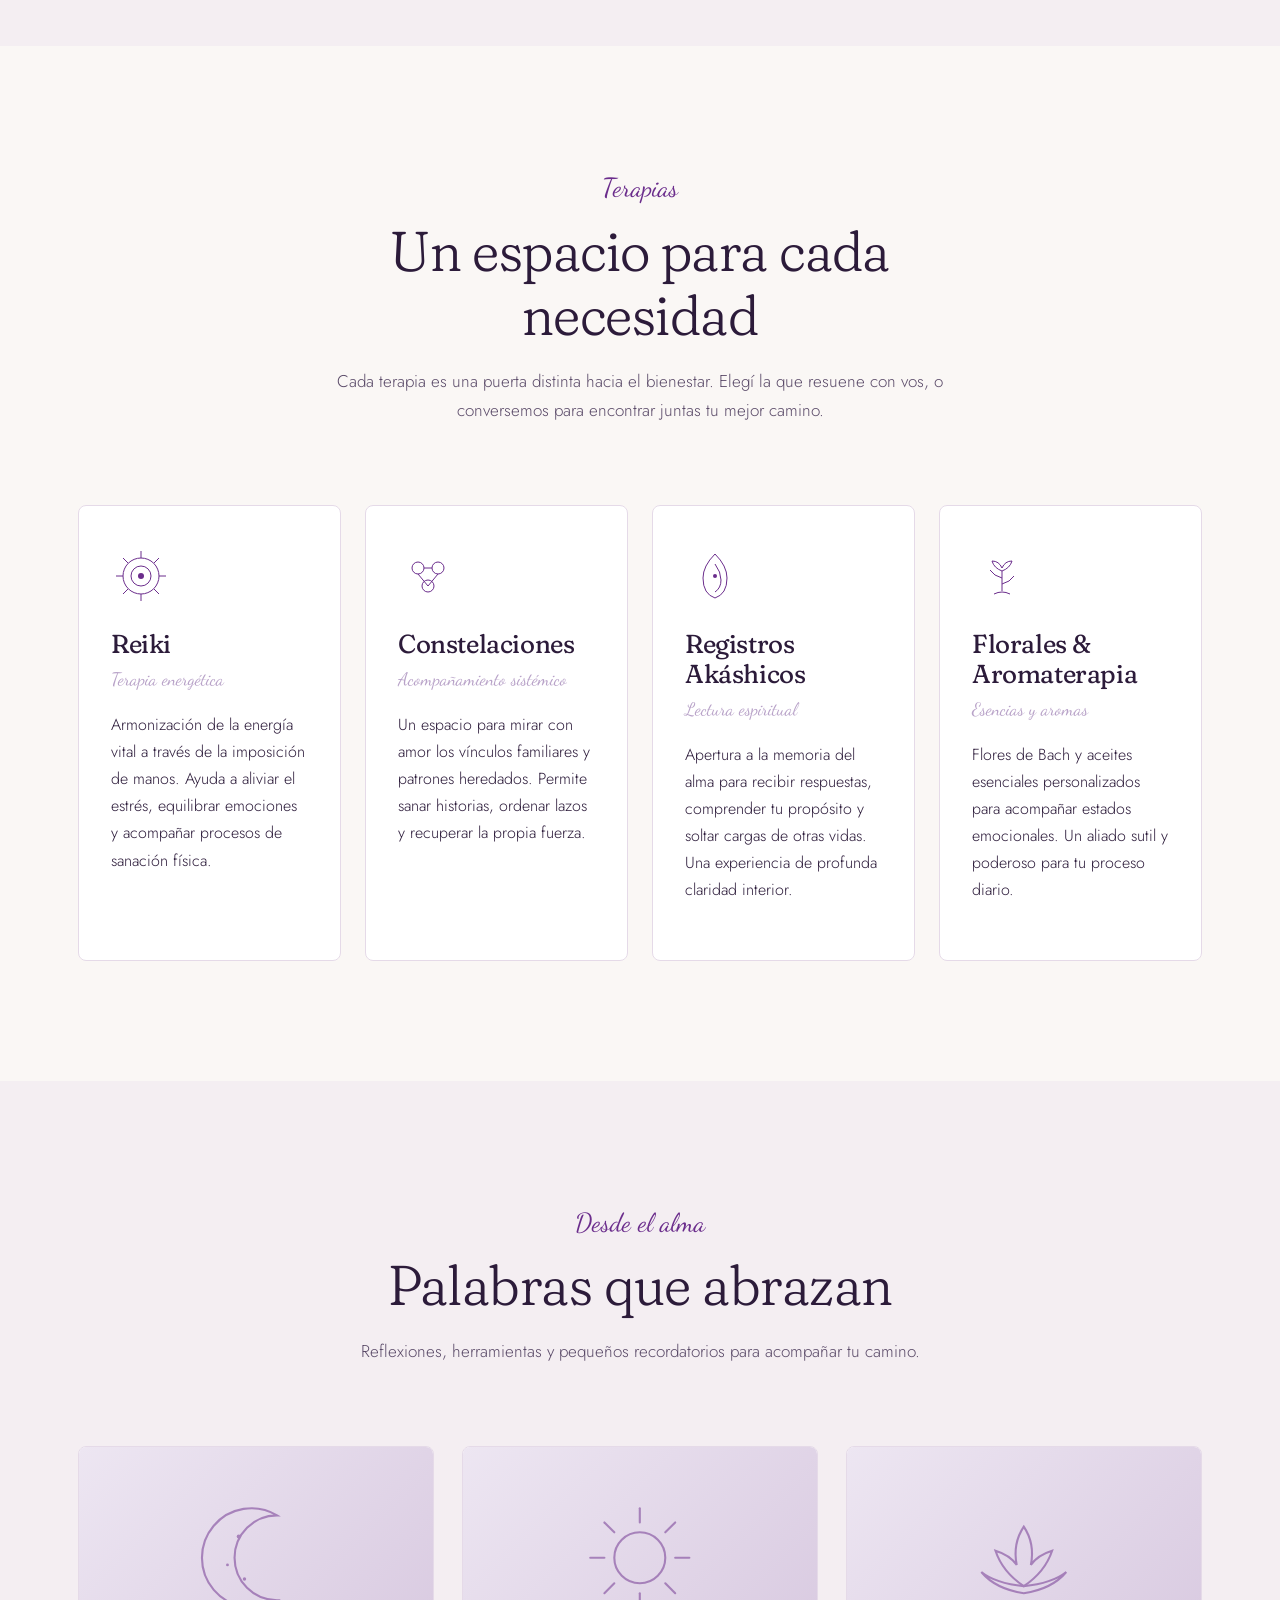
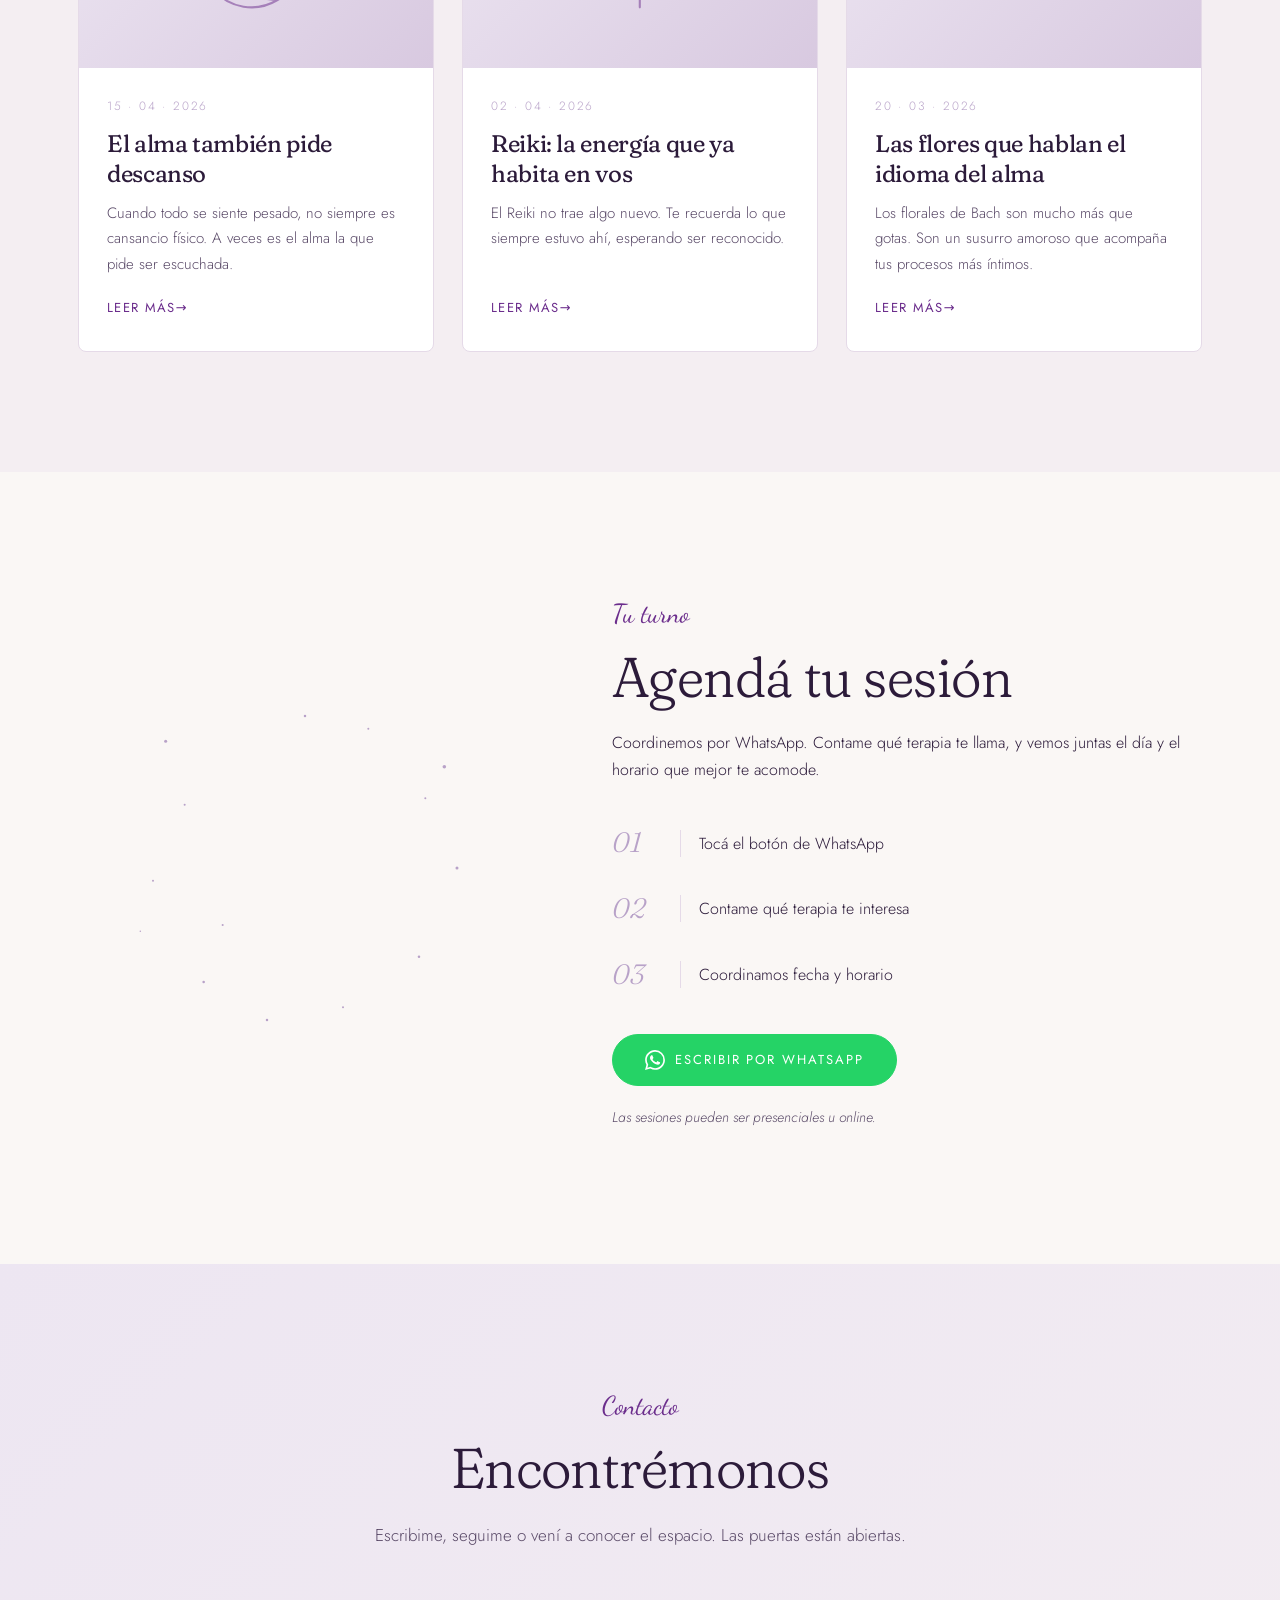
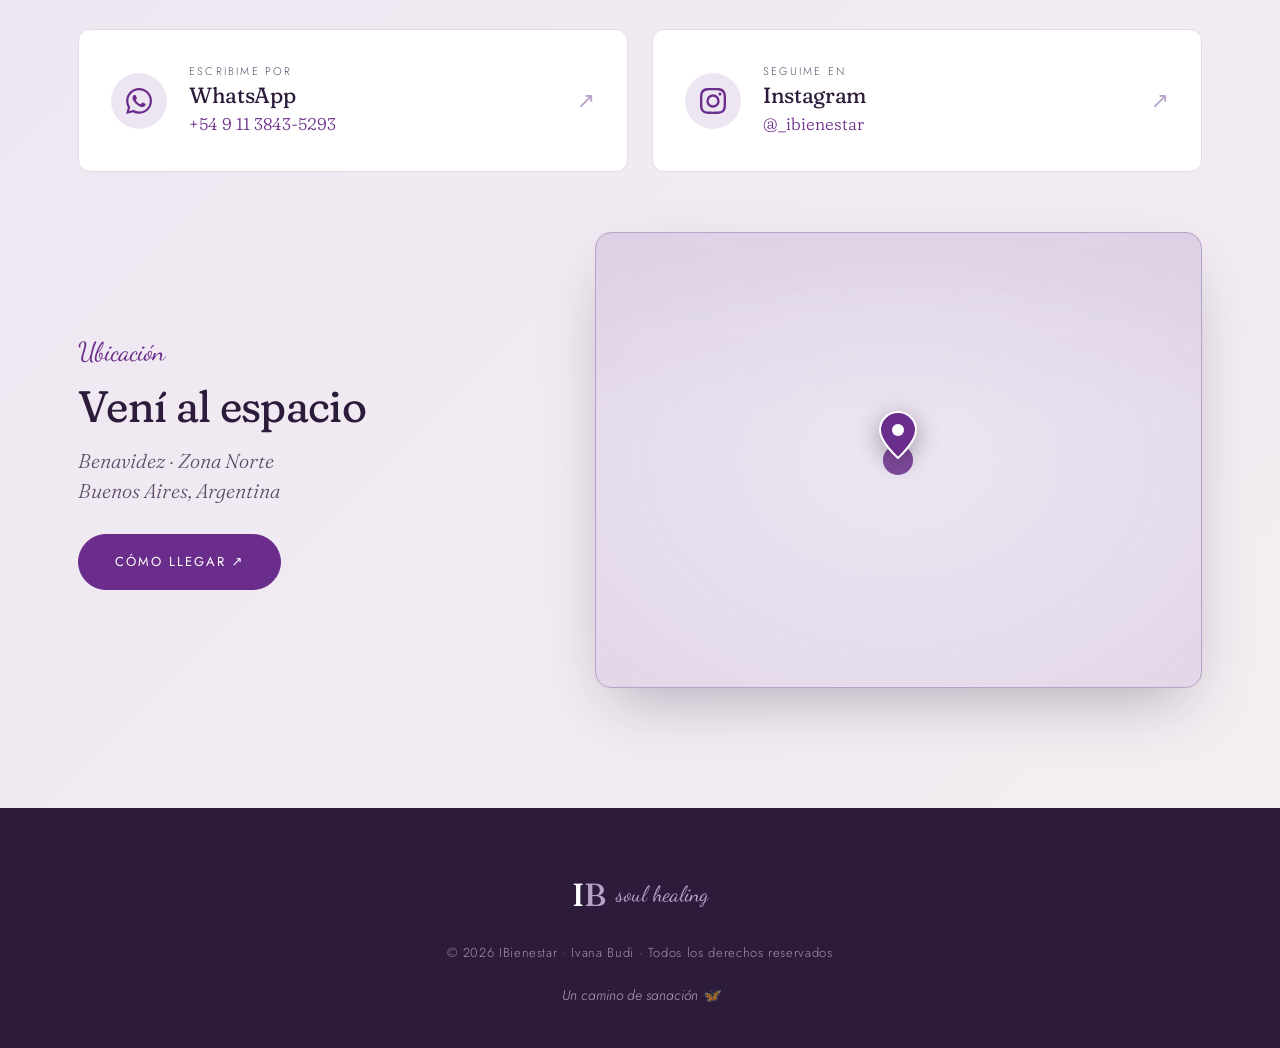
==== commit 253bf5ba: "Update index.html" ====
--- a/index.html
+++ b/index.html
@@ -448,7 +448,7 @@
         <div class="location-info">
           <p class="section-kicker">Ubicación</p>
           <h3 class="location-title">Vení al espacio</h3>
-          <p class="location-address">Ing. Maschwitz · Zona Norte<br/>Buenos Aires, Argentina</p>
+          <p class="location-address">Benavidez · Zona Norte<br/>Buenos Aires, Argentina</p>
           <a href="https://www.google.com/maps/dir/?api=1&destination=-34.41252965330194,-58.71229505767136"
              target="_blank" rel="noopener" class="btn btn-primary location-btn">
             Cómo llegar ↗
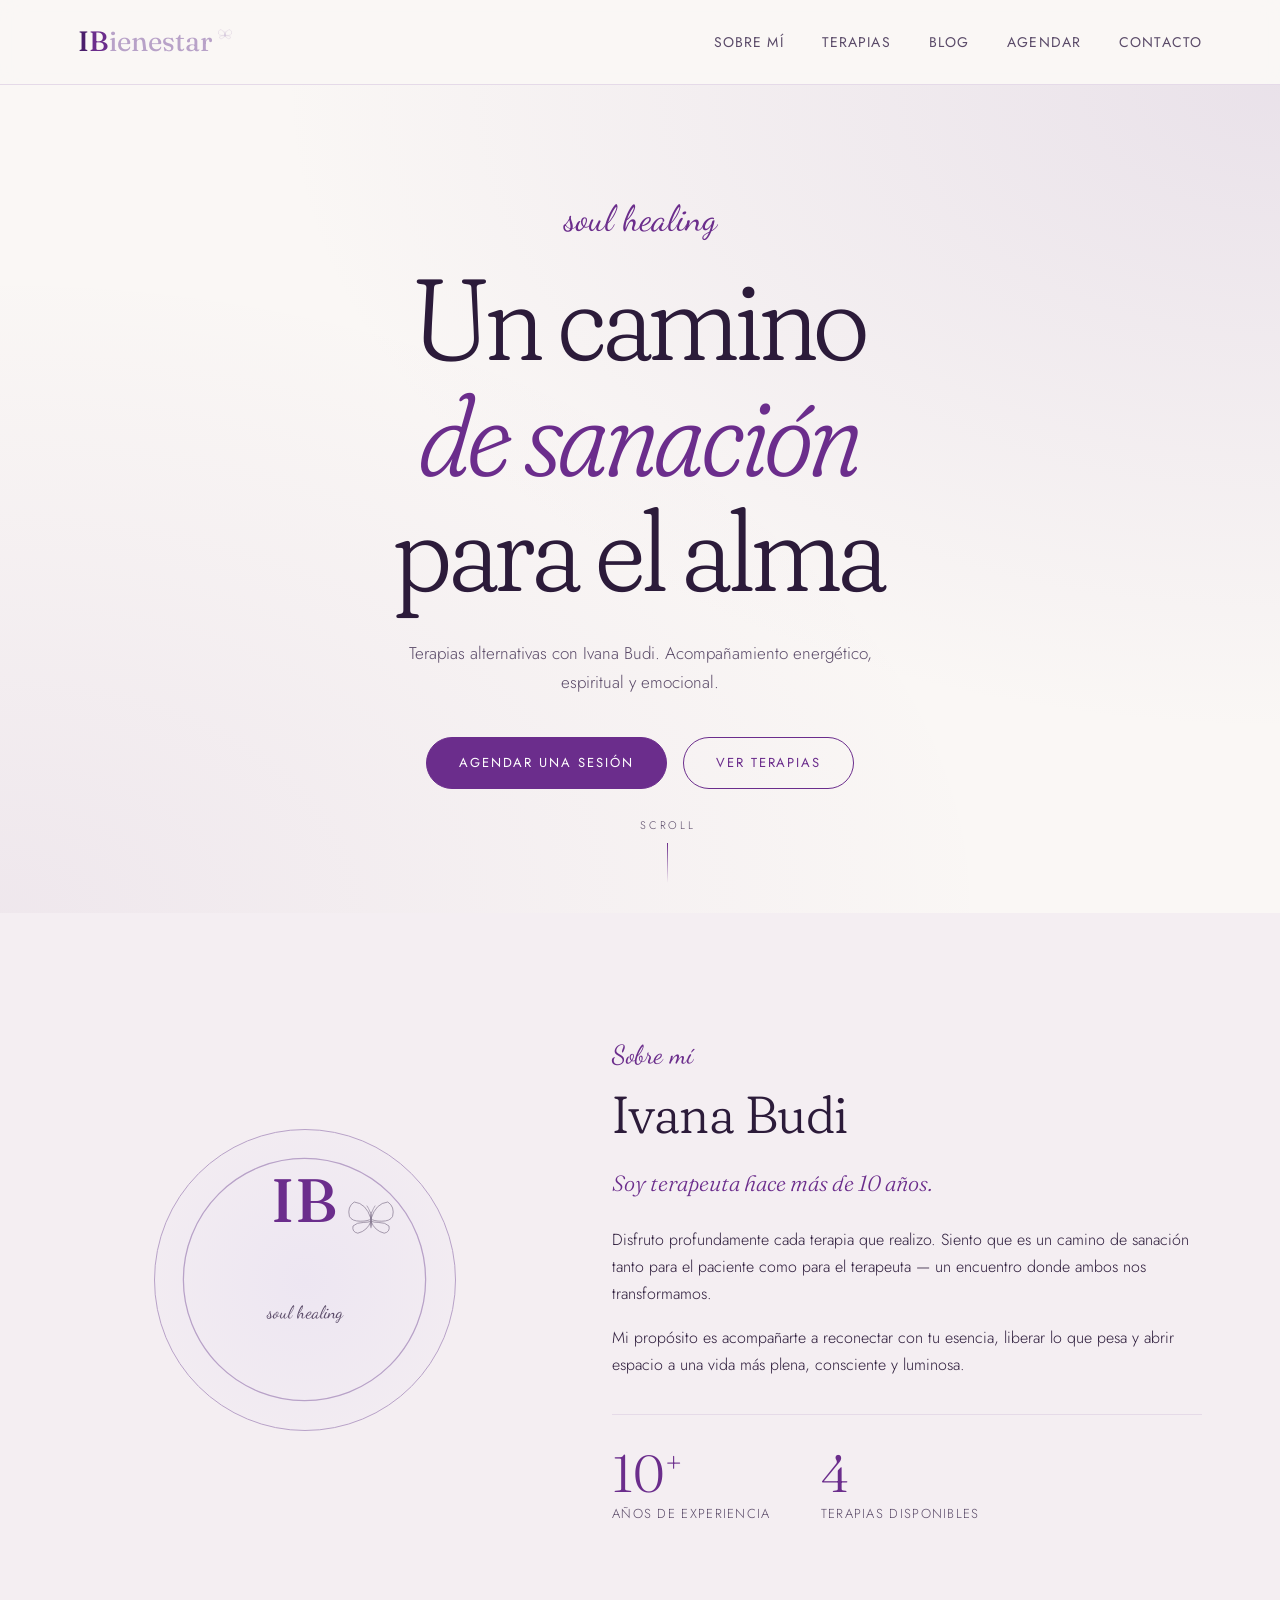
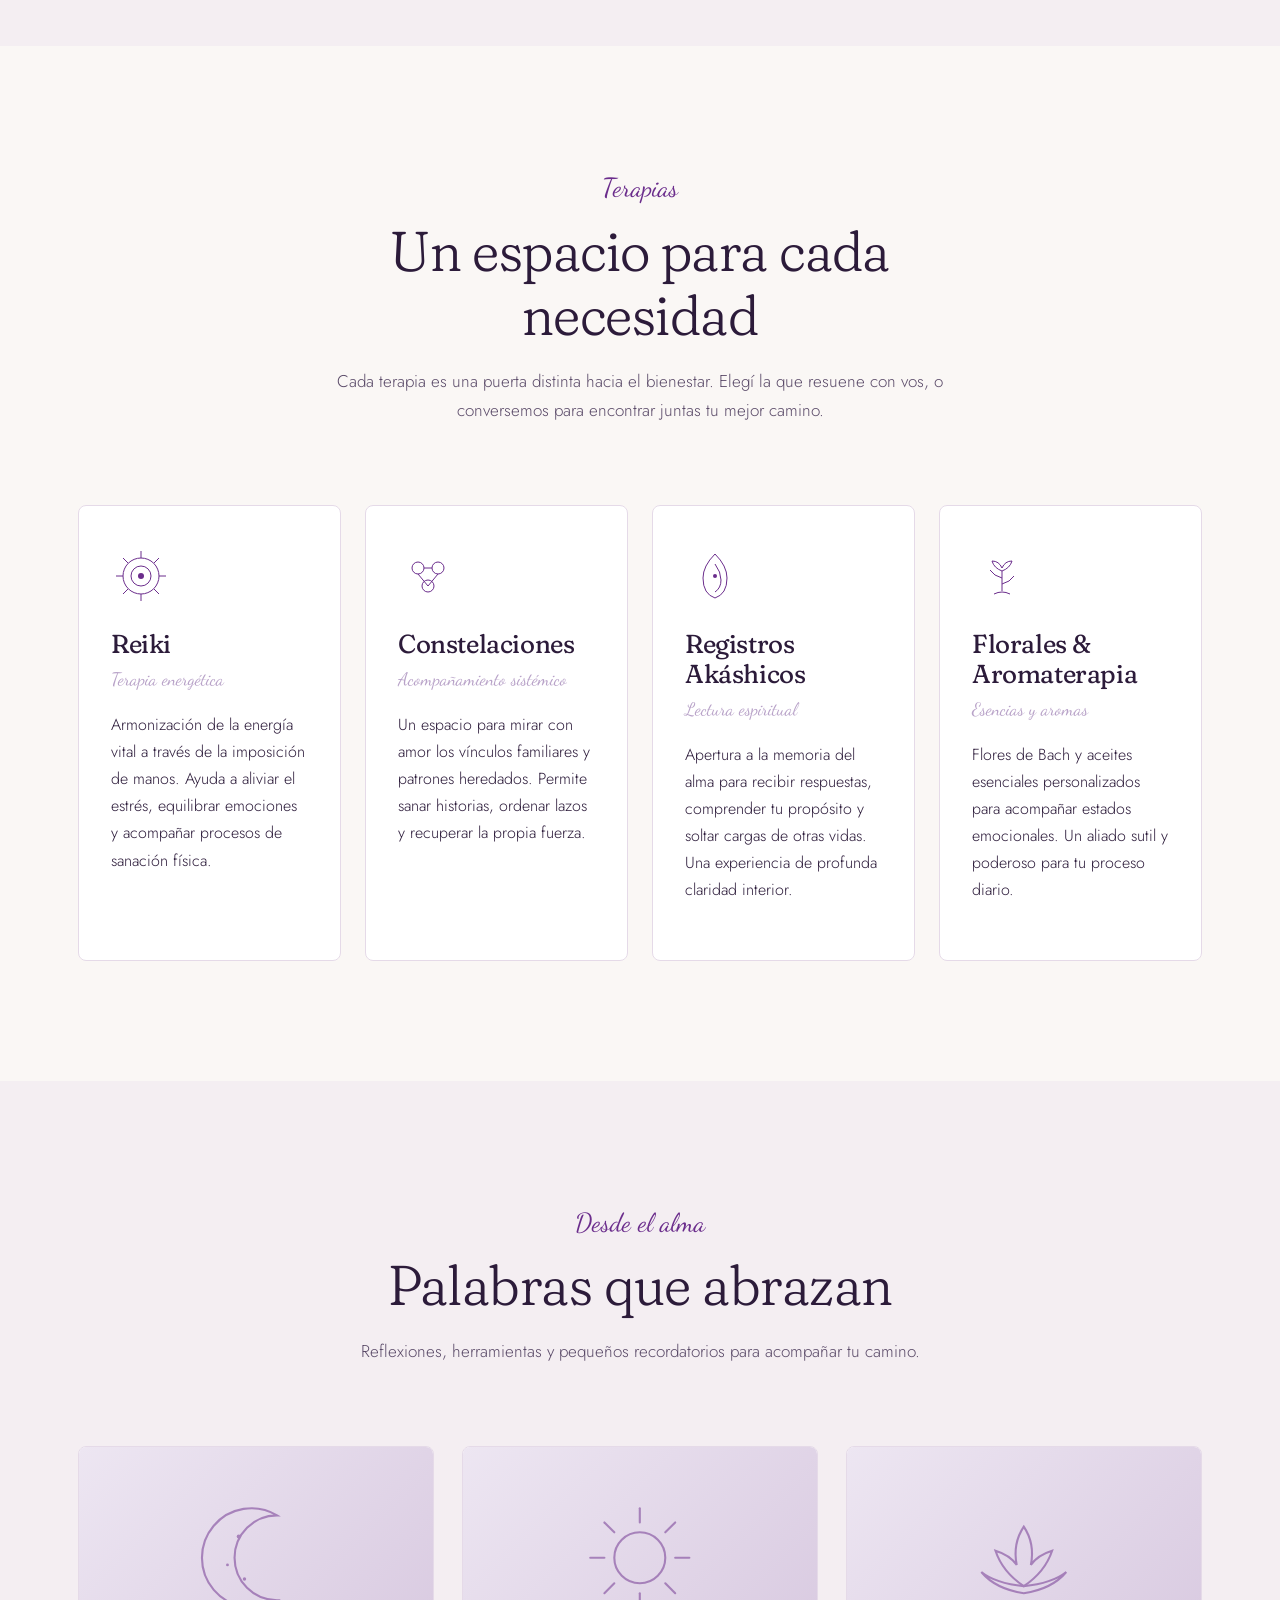
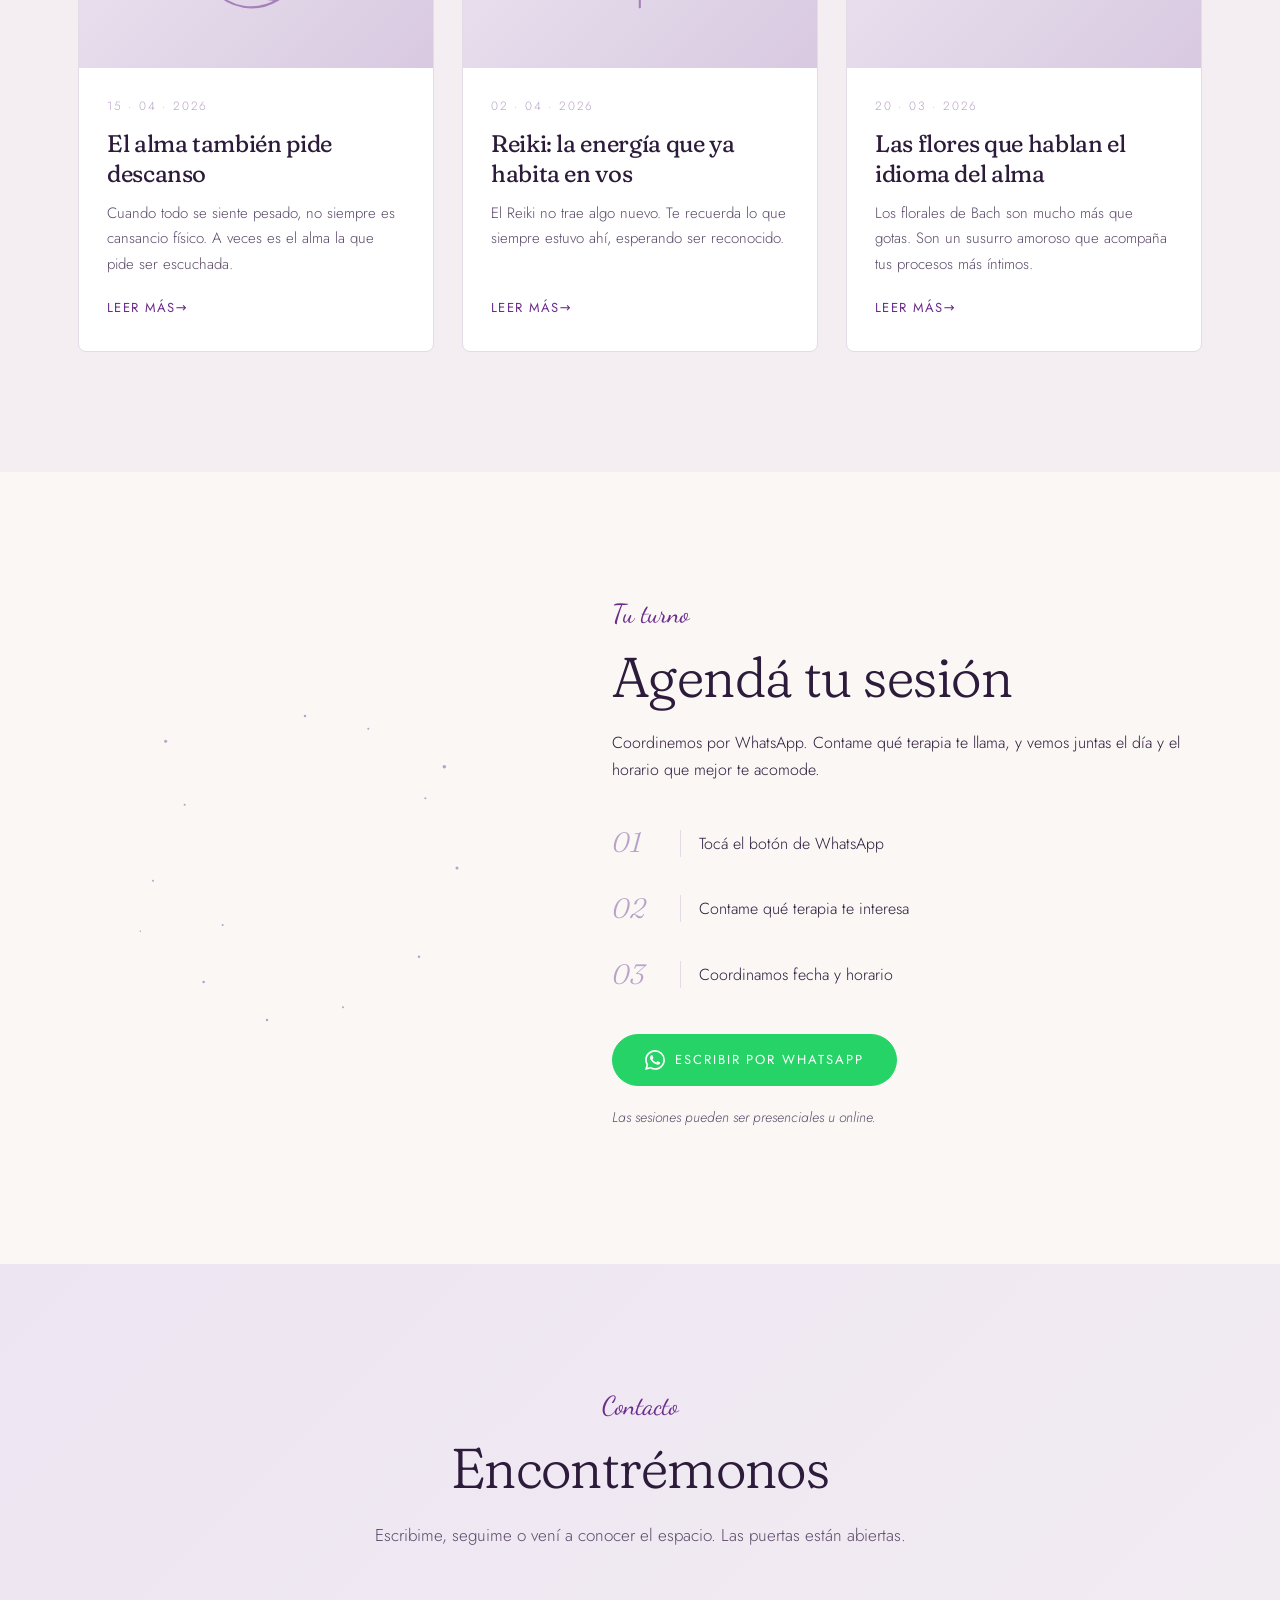
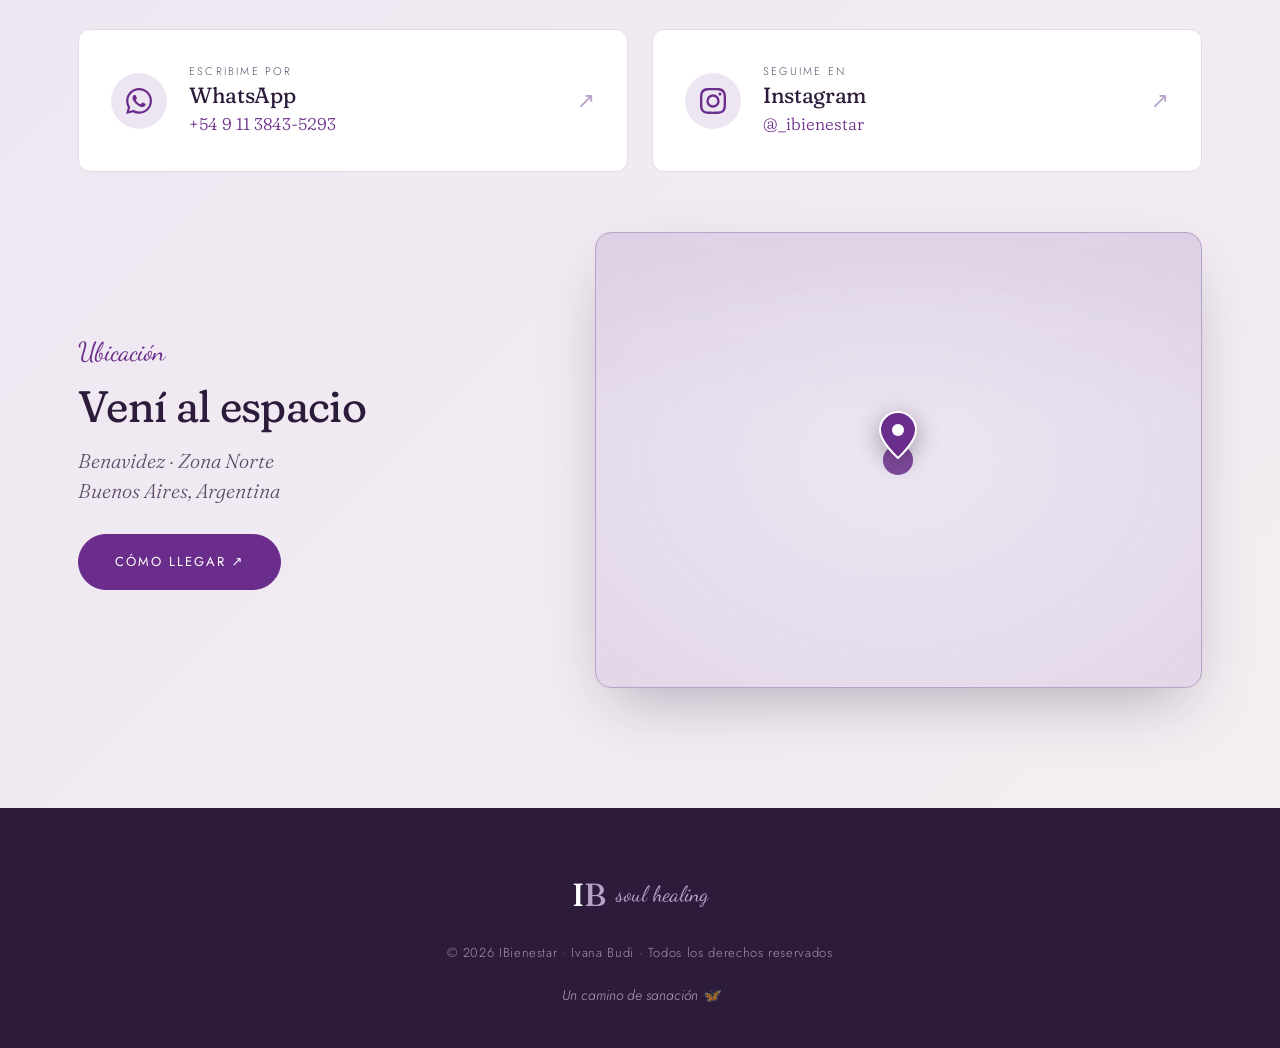
==== commit a2635845: "." ====
--- a/index.html
+++ b/index.html
@@ -3,20 +3,76 @@
 <head>
   <meta charset="UTF-8" />
   <meta name="viewport" content="width=device-width, initial-scale=1.0" />
-  <meta name="description" content="IBienestar - Soul Healing. Terapias alternativas con Ivana Budi: Reiki, Constelaciones, Registros Akáshicos, Florales y Aromaterapia." />
+
+  <!-- Primary meta -->
+  <title>IBienestar · Soul Healing | Terapias alternativas con Ivana Budi</title>
+  <meta name="description" content="IBienestar - Soul Healing. Terapias alternativas con Ivana Budi en Benavidez, Zona Norte: Reiki, Constelaciones, Registros Akáshicos, Florales y Aromaterapia." />
   <meta name="author" content="Ivana Budi" />
+  <meta name="theme-color" content="#faf7f5" media="(prefers-color-scheme: light)" />
+  <meta name="theme-color" content="#1a0f24" media="(prefers-color-scheme: dark)" />
+  <meta name="color-scheme" content="light dark" />
+  <link rel="canonical" href="https://aymaramartin.github.io/IBienestar/" />
+
+  <!-- Open Graph -->
+  <meta property="og:type" content="website" />
+  <meta property="og:locale" content="es_AR" />
+  <meta property="og:site_name" content="IBienestar" />
   <meta property="og:title" content="IBienestar · Soul Healing" />
   <meta property="og:description" content="Terapias alternativas para el alma. Reiki, Constelaciones, Registros Akáshicos, Florales y Aromaterapia." />
-  <title>IBienestar · Soul Healing</title>
-
+  <meta property="og:image" content="https://aymaramartin.github.io/IBienestar/assets/og-image.svg" />
+  <meta property="og:url" content="https://aymaramartin.github.io/IBienestar/" />
+
+  <!-- Twitter -->
+  <meta name="twitter:card" content="summary_large_image" />
+  <meta name="twitter:title" content="IBienestar · Soul Healing" />
+  <meta name="twitter:description" content="Terapias alternativas para el alma." />
+  <meta name="twitter:image" content="https://aymaramartin.github.io/IBienestar/assets/og-image.svg" />
+
+  <!-- Icons & PWA -->
+  <link rel="icon" type="image/svg+xml" href="assets/favicon.svg" />
+  <link rel="apple-touch-icon" href="assets/favicon.svg" />
+  <link rel="manifest" href="manifest.json" />
+
+  <!-- Fonts: trimmed weights, preconnect for fast TLS -->
   <link rel="preconnect" href="https://fonts.googleapis.com" />
   <link rel="preconnect" href="https://fonts.gstatic.com" crossorigin />
-  <link href="https://fonts.googleapis.com/css2?family=Fraunces:ital,opsz,wght@0,9..144,300;0,9..144,400;0,9..144,500;0,9..144,600;1,9..144,300;1,9..144,400&family=Dancing+Script:wght@400;500&family=Jost:wght@300;400;500&display=swap" rel="stylesheet" />
-
+  <link href="https://fonts.googleapis.com/css2?family=Fraunces:ital,opsz,wght@0,9..144,300;0,9..144,400;0,9..144,500;1,9..144,300&family=Dancing+Script:wght@400&family=Jost:wght@300;400;500&display=swap" rel="stylesheet" />
+
+  <!-- Stylesheet -->
   <link rel="stylesheet" href="css/styles.css" />
-  <link rel="icon" type="image/svg+xml" href="assets/favicon.svg" />
+
+  <!-- Structured data -->
+  <script type="application/ld+json">
+  {
+    "@context": "https://schema.org",
+    "@type": "HealthAndBeautyBusiness",
+    "name": "IBienestar · Soul Healing",
+    "description": "Terapias alternativas con Ivana Budi: Reiki, Constelaciones, Registros Akáshicos, Florales y Aromaterapia.",
+    "image": "https://aymaramartin.github.io/IBienestar/assets/favicon.svg",
+    "@id": "https://aymaramartin.github.io/IBienestar/",
+    "url": "https://aymaramartin.github.io/IBienestar/",
+    "telephone": "+5491138435293",
+    "priceRange": "$$",
+    "address": {
+      "@type": "PostalAddress",
+      "addressLocality": "Benavidez",
+      "addressRegion": "Buenos Aires",
+      "addressCountry": "AR"
+    },
+    "geo": {
+      "@type": "GeoCoordinates",
+      "latitude": -34.41252965330194,
+      "longitude": -58.71229505767136
+    },
+    "founder": { "@type": "Person", "name": "Ivana Budi" },
+    "sameAs": ["https://www.instagram.com/_ibienestar"]
+  }
+  </script>
 </head>
 <body>
+
+  <!-- Skip link for keyboard users -->
+  <a href="#main" class="skip-link">Saltar al contenido</a>
 
   <!-- Decorative background butterflies -->
   <div class="butterflies-bg" aria-hidden="true">
@@ -65,11 +121,11 @@
         </svg>
       </a>
 
-      <button class="nav-toggle" aria-label="Abrir menú" aria-expanded="false">
+      <button class="nav-toggle" aria-label="Abrir menú" aria-expanded="false" aria-controls="primary-nav">
         <span></span><span></span><span></span>
       </button>
 
-      <nav class="main-nav">
+      <nav class="main-nav" id="primary-nav" aria-label="Principal">
         <ul>
           <li><a href="#sobre-mi">Sobre mí</a></li>
           <li><a href="#terapias">Terapias</a></li>
@@ -80,6 +136,8 @@
       </nav>
     </div>
   </header>
+
+  <main id="main">
 
   <!-- Hero -->
   <section class="hero">
@@ -235,7 +293,7 @@
               <path d="M22 48 Q30 44, 38 48" fill="none" stroke="currentColor" stroke-width="1"/>
             </svg>
           </div>
-          <h3>Florales & Aromaterapia</h3>
+          <h3>Florales &amp; Aromaterapia</h3>
           <p class="therapy-sub">Esencias y aromas</p>
           <p>
             Flores de Bach y aceites esenciales personalizados para acompañar estados
@@ -263,9 +321,9 @@
     </div>
 
     <!-- Blog post modal -->
-    <div class="post-modal" id="post-modal" aria-hidden="true" role="dialog">
+    <div class="post-modal" id="post-modal" aria-hidden="true" role="dialog" aria-modal="true" aria-labelledby="modal-title">
       <div class="post-modal-backdrop" data-close></div>
-      <article class="post-modal-content">
+      <article class="post-modal-content" tabindex="-1">
         <button class="post-modal-close" data-close aria-label="Cerrar">×</button>
         <p class="post-modal-date" id="modal-date"></p>
         <h2 class="post-modal-title" id="modal-title"></h2>
@@ -300,12 +358,10 @@
 
         <!-- Moon stage: each phase is a separate SVG stacked on top -->
         <div class="moon-stage">
-          <!-- Phase 1: New moon (dark circle, just outline) -->
           <svg class="moon-phase phase-1" viewBox="0 0 200 200">
             <circle cx="100" cy="100" r="60" fill="var(--color-cream)" stroke="var(--color-violet)" stroke-width="1.5"/>
           </svg>
 
-          <!-- Phase 2: Waxing crescent (thin sliver lit on the right) -->
           <svg class="moon-phase phase-2" viewBox="0 0 200 200">
             <defs>
               <clipPath id="moonClip2"><circle cx="100" cy="100" r="60"/></clipPath>
@@ -317,13 +373,11 @@
             <circle cx="100" cy="100" r="60" fill="none" stroke="var(--color-violet)" stroke-width="1"/>
           </svg>
 
-          <!-- Phase 3: First quarter (right half lit) -->
           <svg class="moon-phase phase-3" viewBox="0 0 200 200">
             <circle cx="100" cy="100" r="60" fill="var(--color-violet)"/>
             <path d="M 100,40 A 60,60 0 0,1 100,160 Z" fill="var(--color-cream)"/>
           </svg>
 
-          <!-- Phase 4: Waxing gibbous (mostly lit, thin shadow on left) -->
           <svg class="moon-phase phase-4" viewBox="0 0 200 200">
             <defs>
               <clipPath id="moonClip4"><circle cx="100" cy="100" r="60"/></clipPath>
@@ -335,7 +389,6 @@
             <circle cx="100" cy="100" r="60" fill="none" stroke="var(--color-violet)" stroke-width="1"/>
           </svg>
 
-          <!-- Phase 5: Full moon (completely lit, with subtle craters) -->
           <svg class="moon-phase phase-5" viewBox="0 0 200 200">
             <circle cx="100" cy="100" r="60" fill="var(--color-cream)" stroke="var(--color-violet)" stroke-width="1"/>
             <circle cx="85" cy="85" r="6" fill="var(--color-lavender)" opacity="0.5"/>
@@ -344,7 +397,6 @@
             <circle cx="120" cy="78" r="3" fill="var(--color-lavender)" opacity="0.4"/>
           </svg>
 
-          <!-- Phase 6: Waning gibbous (mostly lit, thin shadow on right) -->
           <svg class="moon-phase phase-6" viewBox="0 0 200 200">
             <defs>
               <clipPath id="moonClip6"><circle cx="100" cy="100" r="60"/></clipPath>
@@ -356,13 +408,11 @@
             <circle cx="100" cy="100" r="60" fill="none" stroke="var(--color-violet)" stroke-width="1"/>
           </svg>
 
-          <!-- Phase 7: Last quarter (left half lit) -->
           <svg class="moon-phase phase-7" viewBox="0 0 200 200">
             <circle cx="100" cy="100" r="60" fill="var(--color-violet)"/>
             <path d="M 100,40 A 60,60 0 0,0 100,160 Z" fill="var(--color-cream)"/>
           </svg>
 
-          <!-- Phase 8: Waning crescent (thin sliver lit on the left) -->
           <svg class="moon-phase phase-8" viewBox="0 0 200 200">
             <defs>
               <clipPath id="moonClip8"><circle cx="100" cy="100" r="60"/></clipPath>
@@ -425,7 +475,7 @@
             <h3>WhatsApp</h3>
             <p>+54 9 11 3843-5293</p>
           </div>
-          <span class="contact-card-arrow">↗</span>
+          <span class="contact-card-arrow" aria-hidden="true">↗</span>
         </a>
 
         <a href="https://www.instagram.com/_ibienestar" target="_blank" rel="noopener" class="contact-card">
@@ -439,7 +489,7 @@
             <h3>Instagram</h3>
             <p>@_ibienestar</p>
           </div>
-          <span class="contact-card-arrow">↗</span>
+          <span class="contact-card-arrow" aria-hidden="true">↗</span>
         </a>
       </div>
 
@@ -456,12 +506,12 @@
         </div>
 
         <div class="map-wrap">
-          <div class="map-frame">
-            <!-- OpenStreetMap embed with bbox around the coordinates -->
+          <div class="map-frame" id="map-frame">
             <iframe
               class="map-iframe"
               title="Ubicación IBienestar"
               loading="lazy"
+              referrerpolicy="no-referrer-when-downgrade"
               src="https://www.openstreetmap.org/export/embed.html?bbox=-58.72729,-34.42253,-58.69729,-34.40253&layer=mapnik&marker=-34.41252965330194,-58.71229505767136"
               allowfullscreen></iframe>
             <div class="map-overlay" aria-hidden="true"></div>
@@ -484,6 +534,8 @@
     </div>
   </section>
 
+  </main>
+
   <!-- Footer -->
   <footer class="site-footer">
     <div class="container footer-inner">
@@ -500,7 +552,7 @@
     </div>
   </footer>
 
-  <script src="js/posts.js"></script>
-  <script src="js/main.js"></script>
+  <script src="js/posts.js" defer></script>
+  <script src="js/main.js" defer></script>
 </body>
 </html>
--- a/css/styles.css
+++ b/css/styles.css
@@ -15,6 +15,10 @@
   --color-ink: #2c1b3a;
   --color-ink-soft: #5a4a68;
   --color-line: #e5dae8;
+  --color-card: #ffffff;
+  --color-header-bg: rgba(250, 247, 245, 0.85);
+  --shadow-soft: 0 12px 30px -12px rgba(107, 45, 140, 0.4);
+  --shadow-card: 0 20px 50px -20px rgba(107, 45, 140, 0.2);
 
   /* Type */
   --font-display: "Fraunces", "Times New Roman", serif;
@@ -26,6 +30,38 @@
   --radius: 4px;
   --radius-pill: 999px;
   --ease: cubic-bezier(0.22, 1, 0.36, 1);
+}
+
+/* Auto dark mode — moonlit night palette that respects the brand */
+@media (prefers-color-scheme: dark) {
+  :root {
+    --color-violet: #c39ce0;
+    --color-violet-deep: #d8b8ed;
+    --color-lavender: #8a6ba0;
+    --color-lavender-soft: #5e4570;
+    --color-lavender-bg: #2c1b3a;
+    --color-cream: #150b22;
+    --color-ivory: #1d1230;
+    --color-ink: #f0e6f5;
+    --color-ink-soft: #c8b5d9;
+    --color-line: #3a2849;
+    --color-card: #221432;
+    --color-header-bg: rgba(21, 11, 34, 0.85);
+    --shadow-soft: 0 12px 30px -8px rgba(0, 0, 0, 0.5);
+    --shadow-card: 0 20px 50px -16px rgba(0, 0, 0, 0.6);
+  }
+  /* Moon stays moonlit — scope-override the cream/violet vars only inside the moon */
+  .moon-stage {
+    --color-cream: #f4eedf;
+    --color-violet: #2c1b3a;
+  }
+  /* Map: dark-friendly filter */
+  .map-iframe {
+    filter: invert(0.9) hue-rotate(180deg) saturate(0.7) brightness(0.95);
+  }
+  .map-frame:hover .map-iframe {
+    filter: invert(0.9) hue-rotate(180deg) saturate(0.85) brightness(1);
+  }
 }
 
 /* ---------- Reset ---------- */
@@ -98,11 +134,13 @@
   position: sticky;
   top: 0;
   z-index: 50;
-  background: rgba(250, 247, 245, 0.85);
+  background: var(--color-header-bg);
   backdrop-filter: blur(12px);
   -webkit-backdrop-filter: blur(12px);
   border-bottom: 1px solid var(--color-line);
-}
+  transition: box-shadow 0.4s var(--ease);
+}
+.site-header.scrolled { box-shadow: 0 4px 20px -10px rgba(44, 27, 58, 0.15); }
 .nav-wrapper {
   display: flex;
   align-items: center;
@@ -470,7 +508,7 @@
   gap: 24px;
 }
 .therapy-card {
-  background: #fff;
+  background: var(--color-card);
   border: 1px solid var(--color-line);
   border-radius: 8px;
   padding: 40px 32px;
@@ -527,7 +565,7 @@
   gap: 28px;
 }
 .blog-card {
-  background: #fff;
+  background: var(--color-card);
   border: 1px solid var(--color-line);
   border-radius: 8px;
   overflow: hidden;
@@ -780,7 +818,7 @@
   margin-bottom: 60px;
 }
 .contact-card {
-  background: #fff;
+  background: var(--color-card);
   border: 1px solid var(--color-line);
   border-radius: 12px;
   padding: 32px;
@@ -1028,7 +1066,9 @@
     position: absolute;
     top: 100%;
     left: 0; right: 0;
-    background: var(--color-cream);
+    background: var(--color-header-bg);
+    backdrop-filter: blur(12px);
+    -webkit-backdrop-filter: blur(12px);
     border-bottom: 1px solid var(--color-line);
     max-height: 0;
     overflow: hidden;
@@ -1080,3 +1120,106 @@
   .logo-text { display: inline; }
   .therapy-card { padding: 32px 24px; }
 }
+
+/* ---------- A11y helpers ---------- */
+.skip-link {
+  position: absolute;
+  top: -100px;
+  left: 16px;
+  background: var(--color-violet);
+  color: #fff;
+  padding: 12px 22px;
+  border-radius: var(--radius-pill);
+  font-size: 14px;
+  letter-spacing: 0.08em;
+  text-transform: uppercase;
+  z-index: 200;
+  transition: top 0.25s var(--ease);
+  box-shadow: var(--shadow-soft);
+}
+.skip-link:focus,
+.skip-link:focus-visible {
+  top: 16px;
+  outline: none;
+  color: #fff;
+}
+
+/* Visible focus rings for keyboard users — invisible to mouse users */
+:focus { outline: none; }
+:focus-visible {
+  outline: 2px solid var(--color-violet);
+  outline-offset: 3px;
+  border-radius: 4px;
+}
+.btn:focus-visible,
+.contact-card:focus-visible,
+.therapy-card:focus-visible,
+.blog-card:focus-visible {
+  outline-offset: 4px;
+}
+
+/* ---------- Modern button sheen ---------- */
+.btn { position: relative; overflow: hidden; isolation: isolate; }
+.btn::after {
+  content: "";
+  position: absolute;
+  inset: 0;
+  background: linear-gradient(120deg,
+    transparent 30%,
+    rgba(255, 255, 255, 0.18) 50%,
+    transparent 70%);
+  transform: translateX(-100%);
+  transition: transform 0.7s var(--ease);
+  z-index: -1;
+  pointer-events: none;
+}
+.btn:hover::after { transform: translateX(100%); }
+
+/* ---------- Staggered reveal — used when JS sets index via custom prop ---------- */
+.reveal { transition-delay: calc(var(--reveal-i, 0) * 80ms); }
+
+/* Soft “lift” on therapy cards: subtle inner glow on hover */
+.therapy-card::after {
+  content: "";
+  position: absolute;
+  inset: 0;
+  background: radial-gradient(
+    600px circle at var(--mx, 50%) var(--my, 50%),
+    rgba(107, 45, 140, 0.06),
+    transparent 40%
+  );
+  opacity: 0;
+  transition: opacity 0.4s var(--ease);
+  pointer-events: none;
+}
+.therapy-card:hover::after { opacity: 1; }
+
+/* ---------- Reduced motion: respect user preference ---------- */
+@media (prefers-reduced-motion: reduce) {
+  *,
+  *::before,
+  *::after {
+    animation-duration: 0.001ms !important;
+    animation-iteration-count: 1 !important;
+    transition-duration: 0.001ms !important;
+    scroll-behavior: auto !important;
+  }
+  .butterfly,
+  .moon-stars,
+  .moon-stage,
+  .moon-phase,
+  .map-pin-marker,
+  .map-pin-pulse,
+  .hero-scroll-line { animation: none !important; }
+  /* Hero text should still be visible (no animation = stuck at opacity 0 otherwise) */
+  .hero-line,
+  .hero-kicker,
+  .hero-sub,
+  .hero-actions,
+  .hero-scroll { opacity: 1 !important; transform: none !important; }
+  /* Reveal elements stay visible without intersection animation */
+  .reveal { opacity: 1 !important; transform: none !important; }
+  /* Show only the full moon */
+  .moon-phase { opacity: 0; }
+  .moon-phase.phase-5 { opacity: 1; }
+}
